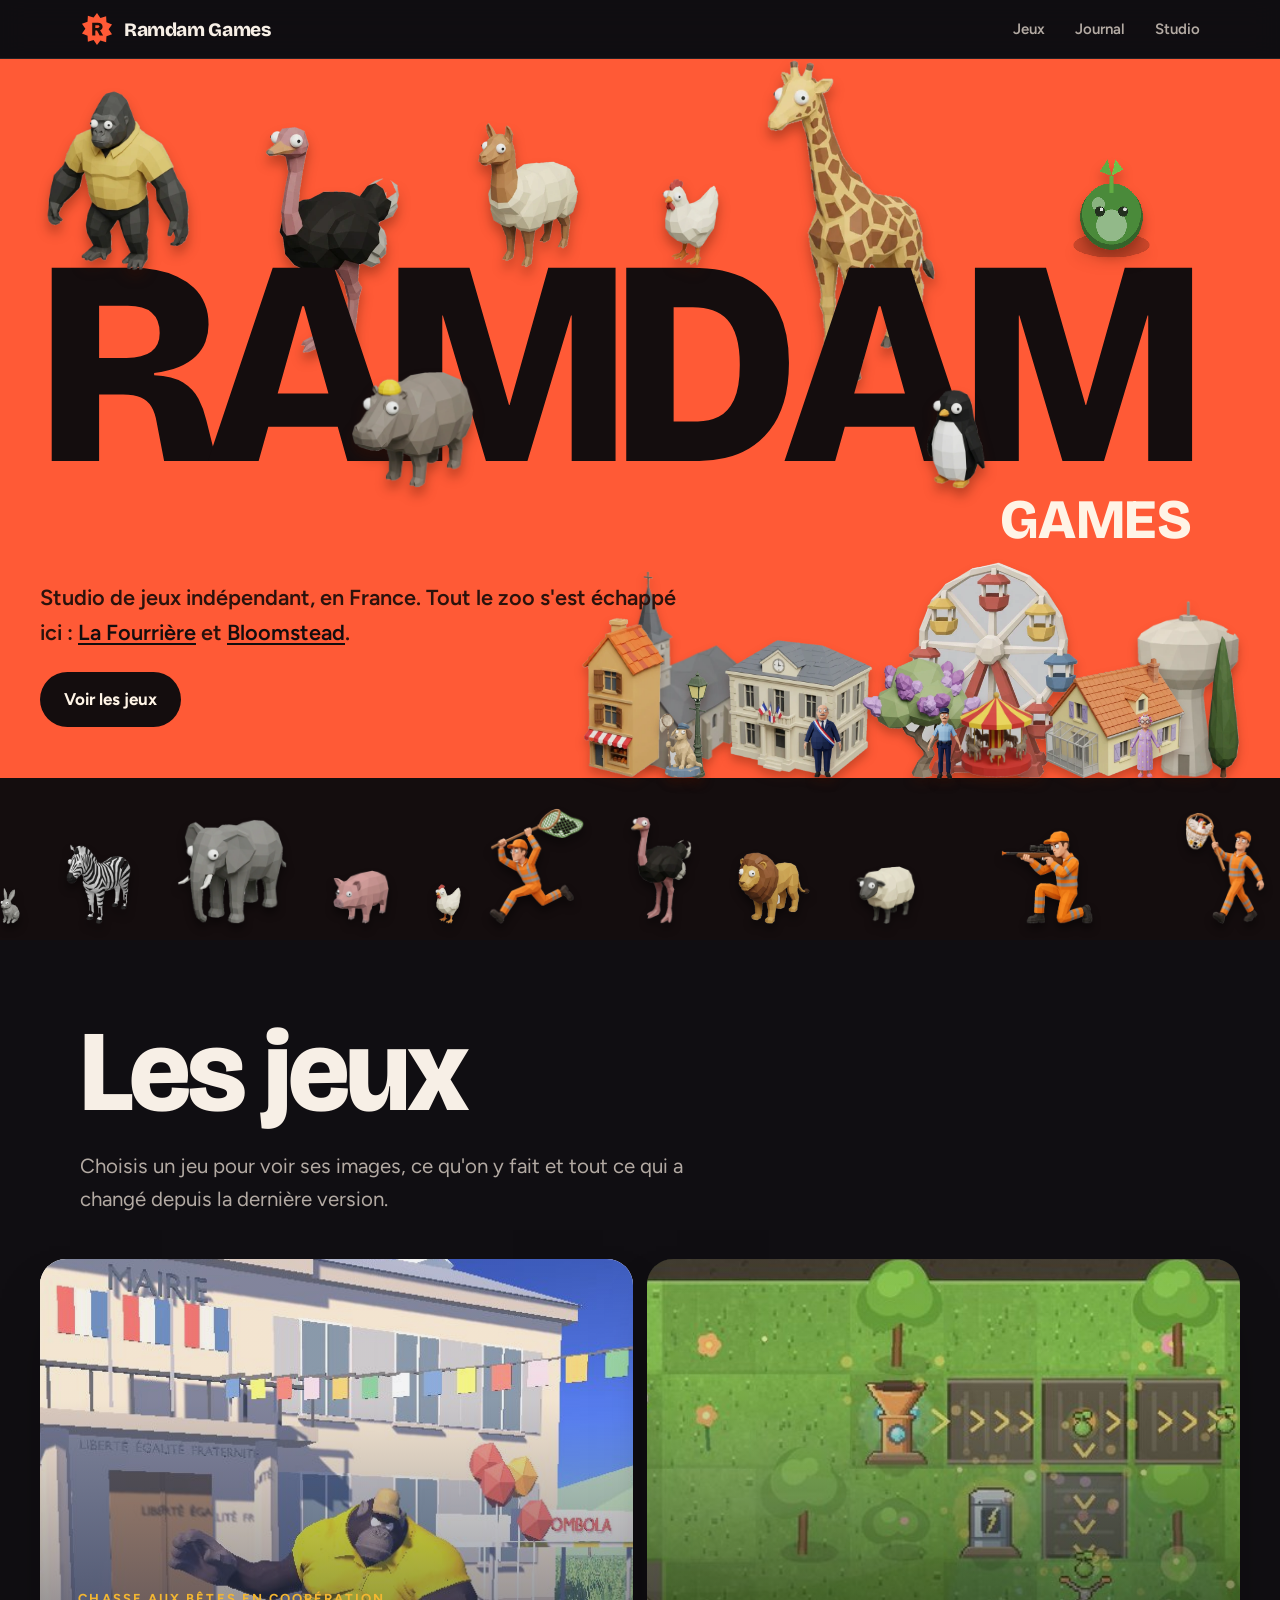
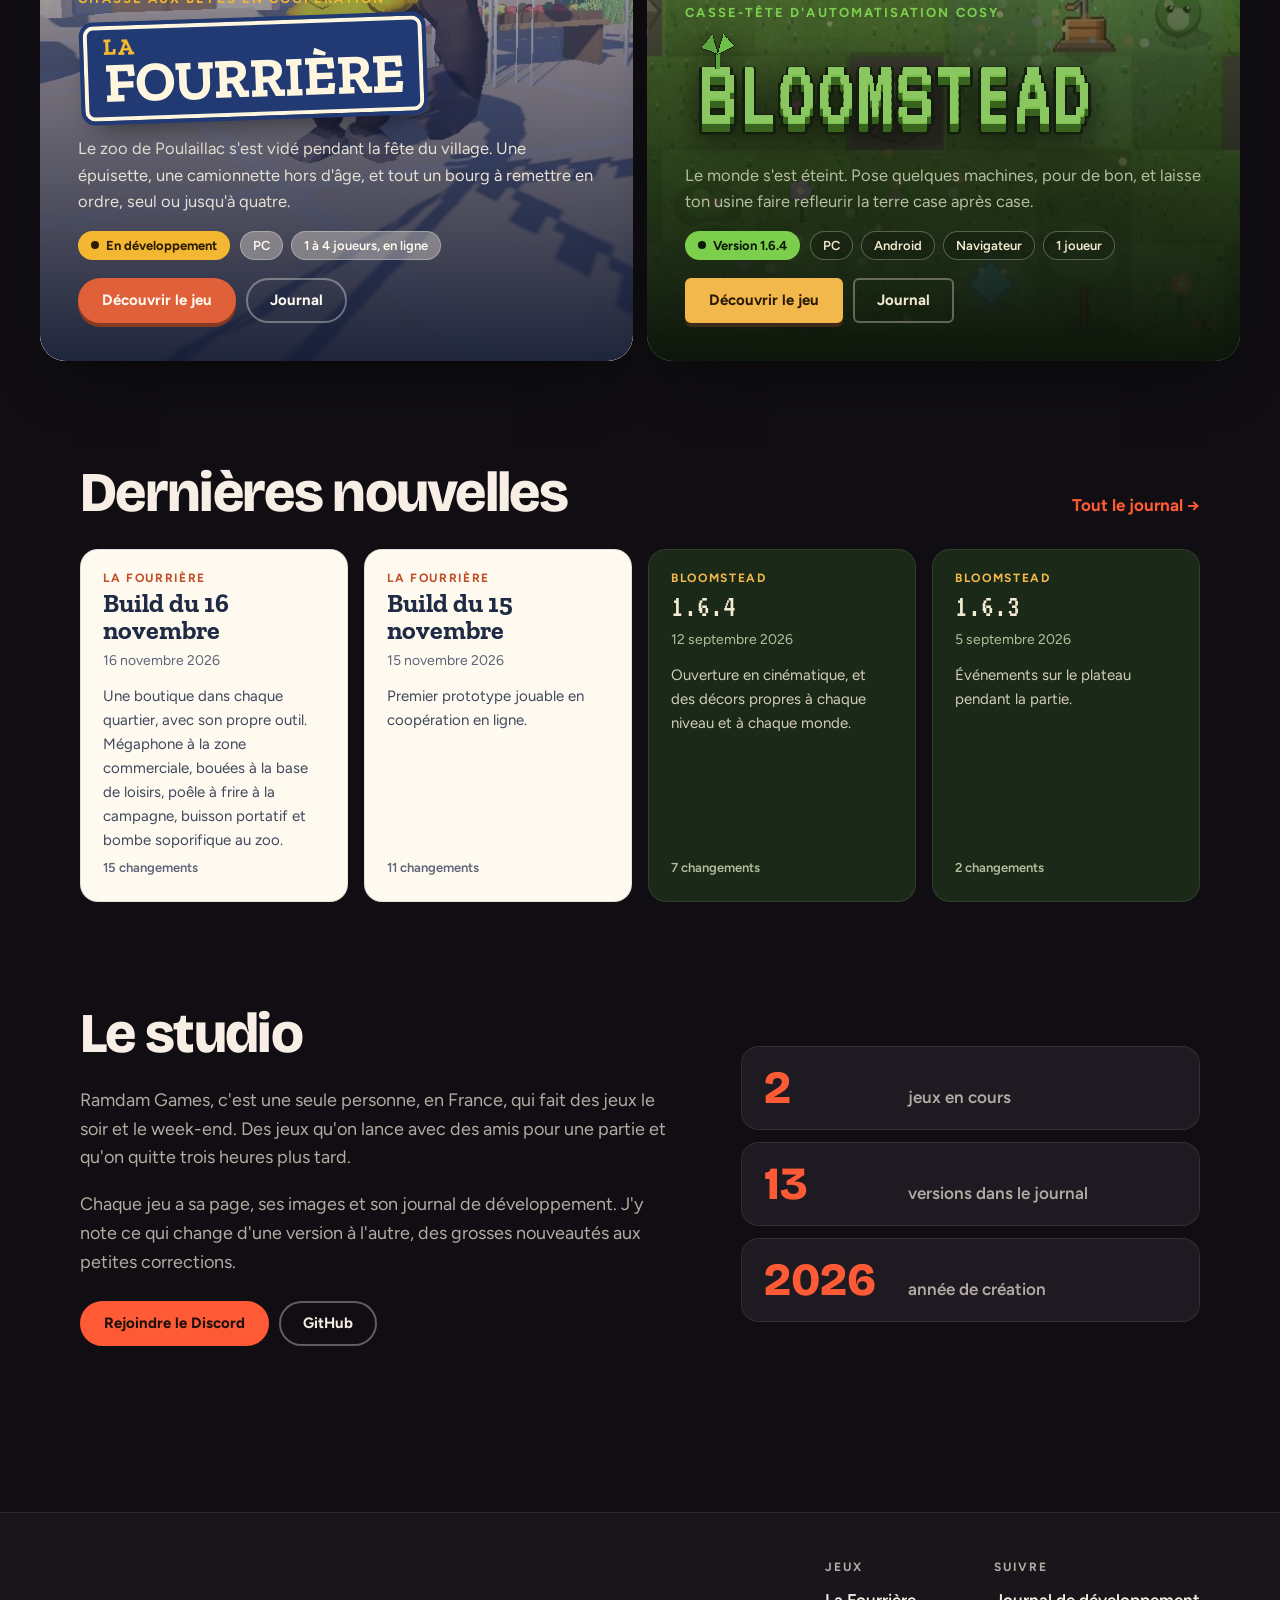
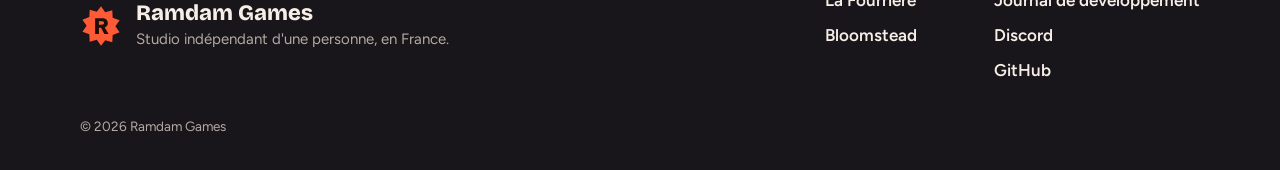
==== docs/index.html @ bc553ea1 "Link previews: full description, 1200x630 cards from the real openings, theme colour" ====
<!doctype html>
<html lang="fr">
<head>
<meta charset="utf-8">
<meta name="viewport" content="width=device-width, initial-scale=1">
<title>Ramdam Games</title>
<meta name="description" content="Studio de jeux indépendant d&#x27;une personne, en France. Dans La Fourrière, tout le zoo de Poulaillac s&#x27;est échappé pendant la fête du village et il faut le rattraper, seul ou jusqu&#x27;à quatre. Dans Bloomstead, de petites machines font refleurir un monde éteint, case après case.">
<meta property="og:title" content="Ramdam Games">
<meta property="og:description" content="Studio de jeux indépendant d&#x27;une personne, en France. Dans La Fourrière, tout le zoo de Poulaillac s&#x27;est échappé pendant la fête du village et il faut le rattraper, seul ou jusqu&#x27;à quatre. Dans Bloomstead, de petites machines font refleurir un monde éteint, case après case.">
<meta property="og:type" content="website">
<meta property="og:site_name" content="Ramdam Games">
<meta property="og:locale" content="fr_FR">
<meta name="theme-color" content="#ff5a36">
<meta property="og:url" content="https://ramdam-games.github.io/">
<meta property="og:image" content="https://ramdam-games.github.io/assets/og/home.jpg?v=609e38f0">
<meta property="og:image:width" content="1200">
<meta property="og:image:height" content="630">
<meta property="og:image:alt" content="Ramdam Games">
<meta name="twitter:image" content="https://ramdam-games.github.io/assets/og/home.jpg?v=609e38f0">
<meta name="twitter:card" content="summary_large_image">
<link rel="icon" href="assets/favicon.svg" type="image/svg+xml">
<link rel="preconnect" href="https://fonts.googleapis.com">
<link rel="preconnect" href="https://fonts.gstatic.com" crossorigin>
<link rel="stylesheet" href="https://fonts.googleapis.com/css2?family=Bricolage+Grotesque:opsz,wght@12..96,500;12..96,700;12..96,800&family=Figtree:wght@400;500;600;700&family=Zilla+Slab:wght@500;700&family=VT323&display=swap">
<link rel="stylesheet" href="assets/site.css?v=8bd6343c">
</head>
<body class="t-studio home">
<header class="nav">
  <div class="nav-in">
    <a class="brand" href="index.html"><svg class="mark" width="34" height="34" viewBox="0 0 64 64" aria-hidden="true"><path d="M32 2l6.4 9.2 10.8-3.1.6 11.2 10.5 4-6.4 9.2 6.4 9.2-10.5 4-.6 11.2-10.8-3.1L32 62l-6.4-9.2-10.8 3.1-.6-11.2-10.5-4 6.4-9.2-6.4-9.2 10.5-4 .6-11.2 10.8 3.1z" fill="var(--brand)"/><path d="M23 44V20h10.5c5.6 0 9 3 9 7.6 0 3.3-1.8 5.6-4.8 6.6L43.5 44h-6.4l-5.1-9.2h-3.2V44zm5.8-14h4.2c2.4 0 3.7-1 3.7-2.6 0-1.7-1.3-2.6-3.7-2.6h-4.2z" fill="var(--brand-ink)"/></svg><span>Ramdam Games</span></a>
    <nav aria-label="Navigation principale">
      <a href="index.html#jeux">Jeux</a>
      <a href="journal.html">Journal</a>
      <a href="index.html#studio">Studio</a>
    </nav>
  </div>
</header>
<main>
<section class="ramdam" aria-label="Ramdam Games">
  <div class="ramdam-in">
    <h1 class="wordmark" aria-label="Ramdam Games">
      <span class="word" aria-hidden="true"><span>R</span><span>a</span><span>m</span><span>d</span><span>a</span><span>m</span></span>
      <img class="perch p-girafe back" src="assets/img/fourriere/cast/girafe.webp" alt="" style="--d:.55"><img class="perch p-autruche back" src="assets/img/fourriere/cast/autruche.webp" alt="" style="--d:.45"><img class="perch p-bernard" src="assets/img/fourriere/cast/bernard.webp" alt="" style="--d:1"><img class="perch p-lama" src="assets/img/fourriere/cast/lama.webp" alt="" style="--d:.8"><img class="perch p-sprout" src="assets/img/bloomstead/mascot.png" alt="" style="--d:.7"><img class="perch p-poule" src="assets/img/fourriere/cast/poule.webp" alt="" style="--d:.9"><img class="perch p-monique" src="assets/img/fourriere/cast/monique.webp" alt="" style="--d:1.25"><img class="perch p-manchot" src="assets/img/fourriere/cast/manchot.webp" alt="" style="--d:1.1">
      <span class="games" aria-hidden="true">games</span>
    </h1>
    <p class="ramdam-sub">Studio de jeux indépendant, en France. Tout le zoo s'est échappé ici : <a href="jeux/la-fourriere/index.html">La Fourrière</a> et <a href="jeux/bloomstead/index.html">Bloomstead</a>.</p>
    <a class="ramdam-down" href="#jeux">Voir les jeux</a>
    <div class="village" aria-hidden="true"><img src="assets/img/fourriere/village/eglise.webp" alt="" style="left:3%;height:96%;z-index:1;--d:.25;--i:0"><img src="assets/img/fourriere/village/granderoue.webp" alt="" style="left:49%;height:100%;z-index:1;--d:.25;--i:1"><img src="assets/img/fourriere/village/chateaueau.webp" alt="" style="left:84%;height:82%;z-index:1;--d:.25;--i:2"><img src="assets/img/fourriere/village/commerce1.webp" alt="" style="left:-1%;height:74%;z-index:2;--d:.4;--i:3"><img src="assets/img/fourriere/village/lampadaire.webp" alt="" style="left:15%;height:50%;z-index:3;--d:.5;--i:4"><img src="assets/img/fourriere/village/mairie.webp" alt="" style="left:21%;height:64%;z-index:2;--d:.4;--i:5"><img src="assets/img/fourriere/village/lilas.webp" alt="" style="left:42%;height:56%;z-index:2;--d:.45;--i:6"><img src="assets/img/fourriere/village/manege.webp" alt="" style="left:57%;height:40%;z-index:3;--d:.55;--i:7"><img src="assets/img/fourriere/village/pavillon3.webp" alt="" style="left:70%;height:56%;z-index:2;--d:.4;--i:8"><img src="assets/img/fourriere/village/cypres.webp" alt="" style="left:95%;height:66%;z-index:2;--d:.45;--i:9"><img src="assets/img/fourriere/cast/maire.webp" alt="" style="left:33%;height:34%;z-index:4;--d:.7;--i:10"><img src="assets/img/fourriere/village/mascotte.webp" alt="" style="left:11%;height:30%;z-index:4;--d:.7;--i:11"><img src="assets/img/fourriere/cast/garde.webp" alt="" style="left:52%;height:33%;z-index:4;--d:.7;--i:12"><img src="assets/img/fourriere/cast/mmepichon.webp" alt="" style="left:83%;height:30%;z-index:4;--d:.7;--i:13"></div>
  </div>
  <div class="parade" aria-hidden="true"><div class="parade-track"><img class="runner" src="assets/img/fourriere/cast/lapin.webp" alt="" style="--h:0.5"><img class="runner" src="assets/img/fourriere/cast/zebre.webp" alt="" style="--h:1.1"><img class="runner" src="assets/img/fourriere/cast/elephant.webp" alt="" style="--h:1.45"><img class="runner" src="assets/img/fourriere/cast/cochon.webp" alt="" style="--h:0.75"><img class="runner" src="assets/img/fourriere/cast/poule.webp" alt="" style="--h:0.55"><img class="chaser" src="assets/img/fourriere/cast/chasseur-filet.webp" alt="" style="--h:1.6"><img class="runner" src="assets/img/fourriere/cast/autruche.webp" alt="" style="--h:1.5"><img class="runner" src="assets/img/fourriere/cast/lion.webp" alt="" style="--h:1"><img class="runner" src="assets/img/fourriere/cast/mouton.webp" alt="" style="--h:0.8"><img class="hunter" src="assets/img/fourriere/cast/chasseur-fusil.webp" alt="" style="--h:1.3"><img class="chaser" src="assets/img/fourriere/cast/chasseur-prise.webp" alt="" style="--h:1.55"><img class="van" src="assets/img/fourriere/cast/camionnette.webp" alt="" style="--h:1.1"><img class="runner" src="assets/img/fourriere/cast/lapin.webp" alt="" style="--h:0.5"><img class="runner" src="assets/img/fourriere/cast/zebre.webp" alt="" style="--h:1.1"><img class="runner" src="assets/img/fourriere/cast/elephant.webp" alt="" style="--h:1.45"><img class="runner" src="assets/img/fourriere/cast/cochon.webp" alt="" style="--h:0.75"><img class="runner" src="assets/img/fourriere/cast/poule.webp" alt="" style="--h:0.55"><img class="chaser" src="assets/img/fourriere/cast/chasseur-filet.webp" alt="" style="--h:1.6"><img class="runner" src="assets/img/fourriere/cast/autruche.webp" alt="" style="--h:1.5"><img class="runner" src="assets/img/fourriere/cast/lion.webp" alt="" style="--h:1"><img class="runner" src="assets/img/fourriere/cast/mouton.webp" alt="" style="--h:0.8"><img class="hunter" src="assets/img/fourriere/cast/chasseur-fusil.webp" alt="" style="--h:1.3"><img class="chaser" src="assets/img/fourriere/cast/chasseur-prise.webp" alt="" style="--h:1.55"><img class="van" src="assets/img/fourriere/cast/camionnette.webp" alt="" style="--h:1.1"></div></div>
</section>

<section class="home-hero" id="jeux">
  <div class="home-head wrap">
    <h2>Les jeux</h2>
    <p class="lead">Choisis un jeu pour voir ses images, ce qu'on y fait et tout ce qui a changé depuis la dernière version.</p>
  </div>
  <div class="picker">
    <article class="pane t-fourriere" style="background-image:url('assets/img/fourriere/bernard-mairie.jpg')">
      <a class="pane-link" href="jeux/la-fourriere/index.html" aria-label="La Fourrière"></a>
      <div class="pane-shade"></div>
      <div class="pane-body">
        <p class="pane-genre">Chasse aux bêtes en coopération</p>
        <h2 class="pane-title title-sign"><span>La</span> Fourrière</h2>
        <p class="pane-short">Le zoo de Poulaillac s&#x27;est vidé pendant la fête du village. Une épuisette, une camionnette hors d&#x27;âge, et tout un bourg à remettre en ordre, seul ou jusqu&#x27;à quatre.</p>
        <div class="pane-meta"><span class="status status-dev">En développement</span><ul class="pills"><li>PC</li><li>1 à 4 joueurs, en ligne</li></ul></div>
        <div class="pane-actions"><a class="btn" href="jeux/la-fourriere/index.html">Découvrir le jeu</a><a class="btn ghost" href="jeux/la-fourriere/journal.html">Journal</a></div>
      </div>
    </article><article class="pane t-bloomstead" style="background-image:url('assets/img/bloomstead/hero.jpg')">
      <a class="pane-link" href="jeux/bloomstead/index.html" aria-label="Bloomstead"></a>
      <div class="pane-shade"></div>
      <div class="pane-body">
        <p class="pane-genre">Casse-tête d&#x27;automatisation cosy</p>
        <h2 class="pane-title title-img"><img src="assets/img/bloomstead/logo.png" alt="Bloomstead" width="1600" height="480"></h2>
        <p class="pane-short">Le monde s&#x27;est éteint. Pose quelques machines, pour de bon, et laisse ton usine faire refleurir la terre case après case.</p>
        <div class="pane-meta"><span class="status status-live">Version 1.6.4</span><ul class="pills"><li>PC</li><li>Android</li><li>Navigateur</li><li>1 joueur</li></ul></div>
        <div class="pane-actions"><a class="btn" href="jeux/bloomstead/index.html">Découvrir le jeu</a><a class="btn ghost" href="jeux/bloomstead/journal.html">Journal</a></div>
      </div>
    </article>
  </div>
</section>

<section class="wrap block">
  <div class="block-head"><h2>Dernières nouvelles</h2><a class="more" href="journal.html">Tout le journal</a></div>
  <div class="news"><a class="news-card t-fourriere" href="jeux/la-fourriere/journal.html#la-fourriere-build-du-16-novembre">
      <span class="news-game">La Fourrière</span>
      <strong>Build du 16 novembre</strong>
      <time datetime="2026-11-16">16 novembre 2026</time>
      <p>Une boutique dans chaque quartier, avec son propre outil. Mégaphone à la zone commerciale, bouées à la base de loisirs, poêle à frire à la campagne, buisson portatif et bombe soporifique au zoo.</p>
      <span class="news-count">15 changements</span>
    </a><a class="news-card t-fourriere" href="jeux/la-fourriere/journal.html#la-fourriere-build-du-15-novembre">
      <span class="news-game">La Fourrière</span>
      <strong>Build du 15 novembre</strong>
      <time datetime="2026-11-15">15 novembre 2026</time>
      <p>Premier prototype jouable en coopération en ligne.</p>
      <span class="news-count">11 changements</span>
    </a><a class="news-card t-bloomstead" href="jeux/bloomstead/journal.html#bloomstead-1.6.4">
      <span class="news-game">Bloomstead</span>
      <strong>1.6.4</strong>
      <time datetime="2026-09-12">12 septembre 2026</time>
      <p>Ouverture en cinématique, et des décors propres à chaque niveau et à chaque monde.</p>
      <span class="news-count">7 changements</span>
    </a><a class="news-card t-bloomstead" href="jeux/bloomstead/journal.html#bloomstead-1.6.3">
      <span class="news-game">Bloomstead</span>
      <strong>1.6.3</strong>
      <time datetime="2026-09-05">5 septembre 2026</time>
      <p>Événements sur le plateau pendant la partie.</p>
      <span class="news-count">2 changements</span>
    </a></div>
</section>

<section class="wrap block studio" id="studio">
  <div class="studio-text">
    <h2>Le studio</h2>
    <p>Ramdam Games, c&#x27;est une seule personne, en France, qui fait des jeux le soir et le week-end. Des jeux qu&#x27;on lance avec des amis pour une partie et qu&#x27;on quitte trois heures plus tard.</p><p>Chaque jeu a sa page, ses images et son journal de développement. J&#x27;y note ce qui change d&#x27;une version à l&#x27;autre, des grosses nouveautés aux petites corrections.</p>
    <p class="studio-links"><a class="btn" href="https://discord.gg/k4crjTtuuf">Rejoindre le Discord</a><a class="btn ghost" href="https://github.com/ramdam-games">GitHub</a></p>
  </div>
  <dl class="studio-facts">
    <div><dt>2</dt><dd>jeux en cours</dd></div>
    <div><dt>13</dt><dd>versions dans le journal</dd></div>
    <div><dt>2026</dt><dd>année de création</dd></div>
  </dl>
</section>
</main>
<footer class="foot">
  <div class="foot-in">
    <div class="foot-brand"><svg class="mark" width="42" height="42" viewBox="0 0 64 64" aria-hidden="true"><path d="M32 2l6.4 9.2 10.8-3.1.6 11.2 10.5 4-6.4 9.2 6.4 9.2-10.5 4-.6 11.2-10.8-3.1L32 62l-6.4-9.2-10.8 3.1-.6-11.2-10.5-4 6.4-9.2-6.4-9.2 10.5-4 .6-11.2 10.8 3.1z" fill="var(--brand)"/><path d="M23 44V20h10.5c5.6 0 9 3 9 7.6 0 3.3-1.8 5.6-4.8 6.6L43.5 44h-6.4l-5.1-9.2h-3.2V44zm5.8-14h4.2c2.4 0 3.7-1 3.7-2.6 0-1.7-1.3-2.6-3.7-2.6h-4.2z" fill="var(--brand-ink)"/></svg><div><strong>Ramdam Games</strong><span>Studio indépendant d&#x27;une personne, en France.</span></div></div>
    <div class="foot-cols">
      <div><h4>Jeux</h4><a href="jeux/la-fourriere/index.html">La Fourrière</a><a href="jeux/bloomstead/index.html">Bloomstead</a></div>
      <div><h4>Suivre</h4><a href="journal.html">Journal de développement</a><a href="https://discord.gg/k4crjTtuuf">Discord</a><a href="https://github.com/ramdam-games">GitHub</a></div>
    </div>
  </div>
  <p class="foot-note">© 2026 Ramdam Games</p>
</footer>
<script src="assets/site.js?v=fd4f5c33" defer></script>
</body>
</html>
---- docs/assets/site.css ----
/* Ramdam Games: one stylesheet, one theme class per game (t-studio, t-fourriere, t-bloomstead). */

:root {
  --brand: #ff5a36;
  --brand-ink: #1b0f0b;
  --radius: 18px;
  --wrap: 1200px;
  --gutter: clamp(16px, 4vw, 40px);
  --body-font: "Figtree", system-ui, sans-serif;
}

/* ---------- themes ---------- */
.t-studio {
  --bg: #100e12;
  --bg-2: #18151b;
  --surface: #1e1a21;
  --line: rgba(255, 245, 235, .09);
  --ink: #f7efe6;
  --muted: #b3aaa3;
  --accent: #ff5a36;
  --accent-ink: #1b0f0b;
  --accent-2: #ffc247;
  --display: "Bricolage Grotesque", "Figtree", sans-serif;
  --display-weight: 800;
  --display-track: -.03em;
  --display-case: none;
}
.t-fourriere {
  --bg: #fbf4e6;
  --bg-2: #f3e7cf;
  --surface: #fffaf0;
  --line: rgba(31, 42, 68, .12);
  --ink: #1f2a44;
  --muted: #5d6579;
  --accent: #e0603a;
  --accent-ink: #fffaf0;
  --accent-2: #f4b731;
  --sky: #3d7be0;
  --navy: #213a73;
  --display: "Zilla Slab", Georgia, serif;
  --display-weight: 700;
  --display-track: -.01em;
  --display-case: none;
}
.t-bloomstead {
  --bg: #0f180e;
  --bg-2: #162214;
  --surface: #1b2918;
  --line: rgba(243, 234, 210, .1);
  --ink: #f3ead2;
  --muted: #b5bf9f;
  --accent: #f2b84b;
  --accent-ink: #2a1b08;
  --accent-2: #7ccf4d;
  --wood: #6b4a2b;
  --wood-dk: #3e2a18;
  --display: "VT323", monospace;
  --display-weight: 400;
  --display-track: .01em;
  --display-case: none;
}

/* ---------- base ---------- */
*, *::before, *::after { box-sizing: border-box; }
html { scroll-behavior: smooth; -webkit-text-size-adjust: 100%; }
body {
  margin: 0;
  background: var(--bg);
  color: var(--ink);
  font: 400 17px/1.6 var(--body-font);
  overflow-x: hidden;
}
img { max-width: 100%; display: block; }
a { color: inherit; }
h1, h2, h3 {
  font-family: var(--display);
  font-weight: var(--display-weight);
  letter-spacing: var(--display-track);
  line-height: 1.05;
  margin: 0 0 .4em;
  text-wrap: balance;
}
.t-bloomstead h1, .t-bloomstead h2, .t-bloomstead h3 { line-height: .95; }
p { margin: 0 0 1em; text-wrap: pretty; }
.wrap { max-width: var(--wrap); margin: 0 auto; padding: 0 var(--gutter); }
.block { padding-top: clamp(56px, 8vw, 104px); }
.kicker {
  font: 700 13px/1 var(--body-font);
  letter-spacing: .18em;
  text-transform: uppercase;
  color: var(--accent);
  margin-bottom: 14px;
}
.lead { font-size: clamp(18px, 1.6vw, 21px); color: var(--muted); max-width: 640px; }
:focus-visible { outline: 3px solid var(--accent-2); outline-offset: 3px; border-radius: 6px; }

.btn {
  display: inline-flex; align-items: center; gap: 8px;
  padding: 13px 22px;
  border-radius: 999px;
  background: var(--accent);
  color: var(--accent-ink);
  font: 700 15px/1 var(--body-font);
  text-decoration: none;
  border: 2px solid var(--accent);
  transition: transform .2s ease, background .2s ease, color .2s ease;
}
.btn:hover { transform: translateY(-2px); }
.btn.ghost { background: transparent; color: var(--ink); border-color: color-mix(in srgb, var(--ink) 35%, transparent); }
.btn.ghost:hover { border-color: var(--ink); }
.t-bloomstead .btn { border-radius: 6px; box-shadow: 0 4px 0 var(--wood-dk); }
.t-fourriere .btn { box-shadow: 0 4px 0 color-mix(in srgb, var(--accent) 60%, #000); }
.t-fourriere .btn.ghost, .t-bloomstead .btn.ghost { box-shadow: none; }

/* ---------- nav ---------- */
.nav {
  position: sticky; top: 0; z-index: 30;
  background: color-mix(in srgb, var(--bg) 82%, transparent);
  backdrop-filter: blur(14px) saturate(1.4);
  -webkit-backdrop-filter: blur(14px) saturate(1.4);
  border-bottom: 1px solid var(--line);
}
.nav-in { max-width: var(--wrap); margin: 0 auto; padding: 12px var(--gutter); display: flex; align-items: center; justify-content: space-between; gap: 16px; }
.brand { display: flex; align-items: center; gap: 10px; text-decoration: none; font: 800 19px/1 "Bricolage Grotesque", sans-serif; letter-spacing: -.02em; white-space: nowrap; }
.brand .mark { transition: transform .5s cubic-bezier(.2, .9, .3, 1.4); flex: none; }
.brand:hover .mark { transform: rotate(30deg) scale(1.08); }
.nav nav { display: flex; gap: clamp(14px, 2.5vw, 30px); }
.nav nav a { text-decoration: none; font-weight: 600; font-size: 15px; color: var(--muted); }
.nav nav a:hover { color: var(--ink); }

/* ---------- home: game picker ---------- */
.home-hero { padding-top: clamp(40px, 6vw, 72px); }
.home-head h1, .home-head h2 { font-size: clamp(52px, 9vw, 120px); margin-bottom: .15em; }
.home-head .lead { margin-bottom: 0; }
.picker {
  display: flex; gap: 14px;
  height: min(78vh, 760px); min-height: 520px;
  margin: clamp(28px, 4vw, 44px) auto 0;
  max-width: 1480px;
  padding: 0 var(--gutter);
}
.pane {
  position: relative; flex: 1 1 0; min-width: 0;
  border-radius: 26px; overflow: hidden;
  background-color: var(--bg); background-position: center; background-size: cover; background-repeat: no-repeat;
  color: var(--ink);
  transition: flex-grow .7s cubic-bezier(.2, .8, .2, 1), box-shadow .4s ease;
  box-shadow: 0 30px 60px -30px rgba(0, 0, 0, .7);
  isolation: isolate;
}
.pane::before {
  content: ""; position: absolute; inset: 0; z-index: -1;
  background: inherit; transform: scale(1.04);
  transition: transform 1.2s cubic-bezier(.2, .8, .2, 1);
}
.picker:hover .pane:hover, .picker .pane:focus-within { flex-grow: 1.9; }
.pane:hover::before { transform: scale(1.1); }
.pane-shade { position: absolute; inset: 0; z-index: 0; }
.pane.t-fourriere .pane-shade { background: linear-gradient(180deg, rgba(20, 30, 60, .05) 20%, rgba(20, 30, 60, .55) 58%, rgba(18, 26, 50, .94) 100%); }
.pane.t-bloomstead .pane-shade { background: linear-gradient(180deg, rgba(8, 14, 8, .1) 15%, rgba(8, 14, 8, .6) 58%, rgba(10, 18, 9, .97) 100%); }
.pane-link { position: absolute; inset: 0; z-index: 1; }
.pane-body {
  position: absolute; left: 0; right: 0; bottom: 0; z-index: 2;
  padding: clamp(22px, 3vw, 40px);
  pointer-events: none;
}
.pane-body a, .pane-body .btn { pointer-events: auto; }
.pane.t-fourriere { --ink: #fffaf0; --muted: #e6e0d4; }
.pane-short { color: var(--muted); max-width: 520px; font-size: 16.5px; }
.pane-actions { display: flex; flex-wrap: wrap; gap: 10px; }
.pane .pane-short, .pane .pane-actions { max-height: 400px; transition: opacity .5s ease; }

/* game titles */
.title-sign {
  display: inline-flex; flex-direction: column; align-items: flex-start;
  font-family: "Zilla Slab", serif; font-weight: 700;
  font-size: clamp(46px, 6.4vw, 92px); line-height: .9; text-transform: uppercase;
  color: #fff6df;
  background: #213a73;
  border: 4px solid #fff6df;
  outline: 4px solid #213a73;
  border-radius: 10px;
  padding: .12em .28em .14em;
  box-shadow: 0 18px 30px -12px rgba(0, 0, 0, .55);
  transform: rotate(-2deg);
  margin: 4px 0 .35em 6px;
}
.title-sign span { font-size: .42em; color: #f4b731; letter-spacing: .08em; }
.pane .title-sign { font-size: clamp(36px, 4.4vw, 64px); }
.title-img { margin: 0 0 .2em; }
.title-img img { width: min(560px, 100%); height: auto; image-rendering: pixelated; filter: drop-shadow(0 8px 16px rgba(0, 0, 0, .6)); }
.pane .title-img img { width: min(420px, 100%); }


/* ---------- home: news + studio ---------- */
.block-head { display: flex; flex-wrap: wrap; align-items: baseline; justify-content: space-between; gap: 6px 24px; margin-bottom: 26px; }
.block-head h2 { font-size: clamp(34px, 4.6vw, 56px); margin: 0; }
.t-bloomstead .block-head h2 { font-size: clamp(44px, 5.6vw, 72px); }
.block-head p { color: var(--muted); margin: 0; max-width: 560px; flex-basis: 100%; }
.more { font-weight: 700; text-decoration: none; color: var(--accent); white-space: nowrap; }
.more::after { content: " \2192"; }



/* ---------- game page ---------- */
.game-hero {
  position: relative; isolation: isolate;
  min-height: min(88vh, 860px);
  display: flex; align-items: flex-end;
  background-color: var(--bg); background-position: center 40%; background-size: cover; background-repeat: no-repeat;
  padding: 120px 0 clamp(36px, 5vw, 64px);
  overflow: hidden;
}
.game-hero::before { content: ""; position: absolute; inset: 0; z-index: -1; }
.t-fourriere .game-hero::before { background: linear-gradient(180deg, rgba(251, 244, 230, 0) 25%, rgba(251, 244, 230, .55) 62%, var(--bg) 97%), linear-gradient(90deg, rgba(251, 244, 230, .7), rgba(251, 244, 230, 0) 60%); }
.t-bloomstead .game-hero::before { background: linear-gradient(180deg, rgba(15, 24, 14, .15) 10%, rgba(15, 24, 14, .6) 55%, var(--bg) 97%); }
.game-hero-in { width: 100%; }
.hero-card { background: linear-gradient(180deg, #bcd6ff 0%, #e4eeff 30%, var(--bg) 78%); min-height: 0; padding-top: clamp(48px, 7vw, 96px); }
.hero-card::before { display: none; }
.game-hero.hero-card .title-sign { font-size: clamp(44px, 5vw, 80px); }
.hero-card .game-hero-in { display: grid; grid-template-columns: minmax(0, .95fr) minmax(0, 1.15fr); column-gap: clamp(28px, 4vw, 64px); align-items: center; }
.hero-card .game-hero-in > * { grid-column: 1; }
.hero-card .game-hero-in > .hero-photo { grid-column: 2; grid-row: 1 / span 7; }
.hero-photo { margin: 0; position: relative; transform: rotate(2deg); }
.hero-photo .photo { width: 100%; height: auto; border: 10px solid #fff; border-radius: 14px; box-shadow: 0 40px 70px -30px rgba(20, 30, 60, .55); }
.hero-photo .pop { position: absolute; height: auto; filter: drop-shadow(0 14px 12px rgba(20, 30, 60, .35)); transform-origin: bottom center; animation: hop 3.2s ease-in-out infinite; }
.pop-0 { width: 24%; left: -9%; bottom: -12%; }
.pop-1 { width: 15%; right: 6%; bottom: -10%; animation-delay: -1.1s; }
.pop-2 { width: 15%; right: -6%; top: -16%; animation-delay: -2.2s; }
@keyframes hop { 0%, 100% { transform: translateY(0) rotate(-2deg); } 50% { transform: translateY(-8px) rotate(2deg); } }
.game-hero .title-sign { font-size: clamp(54px, 9vw, 128px); }
.crumbs { font-size: 14px; font-weight: 600; color: var(--muted); margin-bottom: 18px; }
.crumbs a { text-decoration: none; }
.crumbs a:hover { text-decoration: underline; }
.game-hero .lead { color: var(--ink); font-size: clamp(18px, 1.8vw, 22px); font-weight: 500; }
.t-bloomstead .game-hero .lead { text-shadow: 0 2px 8px rgba(0, 0, 0, .7); }
.hero-actions { display: flex; flex-wrap: wrap; gap: 10px; margin: 24px 0 18px; }

.intro { display: grid; grid-template-columns: 1.4fr 1fr; gap: clamp(28px, 5vw, 72px); align-items: start; }
.intro-text p { font-size: clamp(19px, 1.7vw, 22px); line-height: 1.55; }
.intro-text p:first-child::first-letter { font-family: var(--display); font-weight: var(--display-weight); float: left; font-size: 3.4em; line-height: .82; margin: .06em .1em 0 0; color: var(--accent); }
.t-bloomstead .intro-text p:first-child::first-letter { font-size: 4.2em; line-height: .7; }

.features { display: grid; gap: clamp(40px, 6vw, 80px); }
.feature { display: grid; grid-template-columns: 1.25fr 1fr; gap: clamp(24px, 4.5vw, 64px); align-items: center; }
.feature:nth-child(even) figure { order: 2; }
.feature figure { margin: 0; border-radius: var(--radius); overflow: hidden; box-shadow: 0 30px 60px -32px rgba(0, 0, 0, .55); }
.feature img { width: 100%; height: auto; aspect-ratio: 16 / 9; object-fit: cover; transition: transform .8s cubic-bezier(.2, .8, .2, 1); }
.feature figure:hover img { transform: scale(1.04); }
.feature h3 { font-size: clamp(28px, 3.2vw, 42px); }
.t-bloomstead .feature h3 { font-size: clamp(36px, 4vw, 52px); }
.feature p { color: var(--muted); font-size: 18px; }
.t-fourriere .feature figure { border: 6px solid #fff; transform: rotate(-.8deg); }
.t-fourriere .feature:nth-child(even) figure { transform: rotate(.8deg); }
.t-bloomstead .feature figure { border: 8px solid var(--wood); border-radius: 6px; box-shadow: inset 0 0 0 2px var(--wood-dk), 0 24px 50px -24px #000; }

/* cast (Fourrière) */
.cast-band { margin-top: clamp(56px, 8vw, 104px); background: var(--navy); color: #fff6df; padding-bottom: clamp(56px, 8vw, 96px); --muted: #c9d3ee; --ink: #fff6df; }
.cast-band .block-head h2 { color: #fff6df; }


/* machines (Bloomstead) */
.machines { display: grid; grid-template-columns: repeat(9, 1fr); gap: 12px; }
.machine { margin: 0; text-align: center; }
.machine img { width: 100%; max-width: 112px; height: auto; margin: 0 auto; image-rendering: pixelated; border: 4px solid var(--wood); border-radius: 6px; box-shadow: inset 0 0 0 2px var(--wood-dk), 0 10px 18px -8px #000; transition: transform .25s ease; }
.machine:hover img { transform: translateY(-4px) rotate(-2deg); }
.machine strong { display: block; font: 400 26px/1 "VT323", monospace; margin-top: 10px; }
.machine span { display: block; color: var(--muted); font-size: 13.5px; line-height: 1.35; }

/* trailer */
.trailer video { width: 100%; height: auto; display: block; background: #000; border-radius: var(--radius); aspect-ratio: 16 / 9; }
.t-bloomstead .trailer video { border: 10px solid var(--wood); border-radius: 6px; box-shadow: inset 0 0 0 2px var(--wood-dk), 0 30px 60px -30px #000; }
.credit { font-size: 13.5px; color: var(--muted); margin-top: 10px; }

/* gallery + lightbox */
.gallery { display: grid; grid-template-columns: repeat(4, 1fr); grid-auto-flow: dense; gap: 12px; }
.shot { display: block; border-radius: 12px; overflow: hidden; position: relative; background: var(--bg-2); }
.shot.big { grid-column: span 2; grid-row: span 2; }
.shot img { width: 100%; height: 100%; object-fit: cover; aspect-ratio: 16 / 9; transition: transform .6s cubic-bezier(.2, .8, .2, 1), filter .3s ease; }
.shot:hover img { transform: scale(1.06); }
.t-bloomstead .shot { border: 4px solid var(--wood); border-radius: 6px; }

.lightbox { border: 0; padding: 0; background: transparent; max-width: 100vw; max-height: 100vh; width: 100vw; height: 100vh; margin: 0; }
.lightbox::backdrop { background: rgba(6, 6, 10, .92); }
.lightbox[open] { display: flex; align-items: center; justify-content: center; }
.lightbox figure { margin: 0; max-width: min(1500px, 92vw); text-align: center; }
.lightbox img { max-height: 82vh; width: auto; margin: 0 auto; border-radius: 10px; }
.lightbox figcaption { color: #eee; margin-top: 12px; font-size: 16px; }
.lightbox button { position: fixed; background: rgba(255, 255, 255, .1); color: #fff; border: 0; width: 52px; height: 52px; border-radius: 50%; font-size: 30px; line-height: 1; cursor: pointer; }
.lightbox button:hover { background: rgba(255, 255, 255, .22); }
.lb-close { top: 18px; right: 18px; }
.lb-prev { left: 18px; top: 50%; transform: translateY(-50%); }
.lb-next { right: 18px; top: 50%; transform: translateY(-50%); }

/* where to play */
.small-links { margin-top: 18px; font-size: 14px; }
.small-links a { color: var(--muted); }

/* ---------- journal ---------- */
.entries { display: grid; gap: 16px; }

.journal-page { padding-top: clamp(40px, 6vw, 72px); }
.journal-head { margin-bottom: 36px; }
.journal-head h1 { font-size: clamp(44px, 7vw, 92px); }
.t-bloomstead .journal-head h1 { font-size: clamp(56px, 8vw, 110px); }
.journal { display: grid; grid-template-columns: 220px 1fr; gap: 32px; align-items: start; }
.toc { position: sticky; top: 90px; display: grid; gap: 2px; max-height: calc(100vh - 110px); overflow: auto; }
.toc a { display: flex; flex-direction: column; text-decoration: none; padding: 9px 0; }
.toc a:hover strong { text-decoration: underline; text-decoration-thickness: 2px; text-underline-offset: 4px; }
.toc strong { font-family: var(--display); font-weight: var(--display-weight); font-size: 19px; line-height: 1.1; }
.t-bloomstead .toc strong { font-size: 24px; }
.toc span { font-size: 13px; color: var(--muted); }

/* ---------- footer ---------- */
.foot { margin-top: clamp(72px, 10vw, 130px); border-top: 1px solid var(--line); background: var(--bg-2); }
.foot-in { max-width: var(--wrap); margin: 0 auto; padding: 48px var(--gutter) 24px; display: flex; flex-wrap: wrap; justify-content: space-between; gap: 32px; }
.foot-brand { display: flex; gap: 14px; align-items: center; }
.foot-brand strong { display: block; font: 800 22px/1.1 "Bricolage Grotesque", sans-serif; }
.foot-brand span { color: var(--muted); font-size: 15px; }
.foot-cols { display: flex; gap: clamp(32px, 6vw, 80px); flex-wrap: wrap; }
.foot-cols h4 { font: 700 12px/1 var(--body-font); letter-spacing: .16em; text-transform: uppercase; color: var(--muted); margin: 0 0 14px; }
.foot-cols a { display: block; text-decoration: none; margin-bottom: 8px; font-weight: 600; }
.foot-cols a:hover { color: var(--accent); }
.foot-note { max-width: var(--wrap); margin: 0 auto; padding: 0 var(--gutter) 32px; color: var(--muted); font-size: 13.5px; }
.lost { text-align: center; min-height: 50vh; }
.lost h1 { font-size: clamp(44px, 7vw, 80px); }

/* ---------- responsive ---------- */
@media (max-width: 900px) {
  .picker { flex-direction: column; height: auto; min-height: 0; }
  .pane { min-height: 540px; flex: none; }
  .picker:hover .pane:hover { flex-grow: 0; }
  .feature { grid-template-columns: 1fr; }
  .feature:nth-child(even) figure { order: 0; }
  .gallery { grid-template-columns: repeat(2, 1fr); }
  .shot.big { grid-column: span 2; grid-row: auto; }
  .journal { grid-template-columns: 1fr; }
  .toc { position: static; display: flex; overflow-x: auto; max-height: none; padding-bottom: 6px; }
  .toc a { flex: none; }
  .machines { grid-template-columns: repeat(3, 1fr); }
  .hero-card .game-hero-in { grid-template-columns: 1fr; }
  .hero-card .game-hero-in > .hero-photo { grid-column: 1; grid-row: auto; margin: 0 8px 36px; }
  .hero-card { padding-top: 64px; }
}
@media (max-width: 560px) {
  body { font-size: 16px; }
  .nav nav { gap: 14px; }
  .brand span { display: none; }
  .pane { min-height: 560px; border-radius: 20px; }
  .machines { grid-template-columns: repeat(3, 1fr); }
  .gallery { gap: 8px; }
  .game-hero { min-height: 92vh; }
  .title-sign { outline-width: 3px; border-width: 3px; }
  .lb-prev, .lb-next { top: auto; bottom: 18px; transform: none; }
}
@media (prefers-reduced-motion: reduce) {
  *, *::before, *::after { transition: none !important; animation: none !important; }
  html { scroll-behavior: auto; }
}

/* ---------- labels, pills, status ---------- */
.pane-genre { font: 700 13px/1 var(--body-font); letter-spacing: .16em; text-transform: uppercase; color: var(--accent-2); margin-bottom: 12px; }
.pane-meta { display: flex; flex-wrap: wrap; align-items: center; gap: 10px; margin: 6px 0 18px; }
.pills { list-style: none; display: flex; flex-wrap: wrap; gap: 8px; padding: 0; margin: 0; }
.pills li {
  font: 600 13px/1 var(--body-font);
  padding: 7px 12px; border-radius: 999px;
  border: 1px solid color-mix(in srgb, var(--ink) 30%, transparent);
  color: var(--ink);
  background: color-mix(in srgb, var(--bg) 35%, transparent);
}
.status { font: 700 13px/1 var(--body-font); padding: 8px 13px; border-radius: 999px; display: inline-flex; align-items: center; gap: 7px; }
.status::before { content: ""; width: 8px; height: 8px; border-radius: 50%; background: currentColor; }
.status-dev { background: var(--accent-2); color: #2b1d02; }
.status-live { background: var(--accent-2); color: #0c1a07; }
.status-soon { background: color-mix(in srgb, var(--accent) 16%, transparent); color: var(--accent); }
.t-fourriere .status-soon { color: #b5431f; }
.genre { font: 700 14px/1 var(--body-font); letter-spacing: .16em; text-transform: uppercase; color: var(--accent); margin: 8px 0 14px; }
.t-fourriere .genre { color: #c24d26; }
.t-bloomstead .genre { color: var(--accent-2); }
.t-fourriere .game-hero .pills li { background: rgba(255, 250, 240, .7); }

/* ---------- home: news + studio ---------- */
.news { display: grid; grid-template-columns: repeat(auto-fill, minmax(250px, 1fr)); gap: 16px; }
.news-card {
  display: flex; flex-direction: column; gap: 6px;
  padding: 22px; border-radius: var(--radius);
  background: var(--surface); color: var(--ink);
  text-decoration: none; border: 1px solid var(--line);
  transition: transform .25s ease, box-shadow .25s ease;
}
.news-card:hover { transform: translateY(-4px); box-shadow: 0 22px 40px -24px rgba(0, 0, 0, .6); }
.news-game { font: 700 12px/1 var(--body-font); letter-spacing: .14em; text-transform: uppercase; color: var(--accent); }
.t-fourriere.news-card .news-game { color: #c24d26; }
.news-card strong { font-family: var(--display); font-weight: var(--display-weight); font-size: 26px; line-height: 1.05; }
.t-bloomstead.news-card strong { font-size: 32px; }
.news-card time { font-size: 14px; color: var(--muted); }
.news-card p { font-size: 15px; color: var(--ink); opacity: .86; margin: 6px 0 0; flex: 1; }
.news-count { font-size: 13px; font-weight: 600; color: var(--muted); }

.studio { display: grid; grid-template-columns: 1.3fr 1fr; gap: clamp(28px, 5vw, 80px); align-items: center; padding-bottom: 20px; }
.studio h2 { font-size: clamp(34px, 4.6vw, 56px); }
.studio-text p { color: var(--muted); font-size: 18px; max-width: 620px; }
.studio-links { display: flex; flex-wrap: wrap; gap: 10px; margin-top: 24px; }
.studio-facts { margin: 0; display: grid; gap: 12px; }
.studio-facts div { display: flex; align-items: baseline; gap: 16px; padding: 18px 22px; border-radius: var(--radius); background: var(--surface); border: 1px solid var(--line); }
.studio-facts dt { font: 800 46px/1 "Bricolage Grotesque", sans-serif; color: var(--accent); width: 128px; flex: none; }
.studio-facts dd { margin: 0; color: var(--muted); font-weight: 600; }

/* ---------- game page pieces ---------- */
.facts { margin: 0; border-radius: var(--radius); background: var(--surface); border: 1px solid var(--line); padding: 8px 22px; }
.facts div { display: flex; justify-content: space-between; gap: 18px; padding: 13px 0; border-bottom: 1px solid var(--line); }
.facts div:last-child { border-bottom: 0; }
.facts dt { color: var(--muted); font-weight: 600; }
.facts dd { margin: 0; font-weight: 700; text-align: right; }
.t-bloomstead .facts { border: 6px solid var(--wood); background: var(--bg-2); border-radius: 8px; box-shadow: inset 0 0 0 2px var(--wood-dk); }

.cast { display: grid; grid-template-columns: repeat(auto-fill, minmax(150px, 1fr)); gap: 14px; }
.tile {
  margin: 0; border-radius: 16px; padding: 14px 12px 12px; text-align: center;
  background: #2c4a8c;
  transition: transform .3s cubic-bezier(.2, .9, .3, 1.4), background .3s ease;
}
.tile:nth-child(3n+1) { background: #e0603a; }
.tile:nth-child(3n+2) { background: #f4b731; color: #2b1d02; }
.tile:nth-child(3n+3) { background: #3d7be0; }
.tile img { height: 128px; width: 100%; object-fit: contain; filter: drop-shadow(0 10px 10px rgba(0, 0, 0, .28)); transition: transform .35s cubic-bezier(.2, .9, .3, 1.5); }
.tile:hover { transform: translateY(-6px) rotate(-1.5deg); }
.tile:hover img { transform: scale(1.12) rotate(3deg); }
.tile figcaption { margin-top: 10px; line-height: 1.25; }
.tile strong { display: block; font: 700 18px/1.1 "Zilla Slab", serif; }
.tile span { font-size: 13px; opacity: .85; }

.people { display: grid; grid-template-columns: repeat(auto-fill, minmax(170px, 1fr)); gap: 16px; }
.person { margin: 0; background: var(--surface); border: 1px solid var(--line); border-radius: var(--radius); padding: 18px 16px 18px; text-align: center; }
.person img { height: 210px; width: 100%; object-fit: contain; object-position: bottom; transition: transform .35s ease; }
.person:hover img { transform: translateY(-6px); }
.person strong { display: block; font: 700 21px/1.1 "Zilla Slab", serif; margin-top: 12px; }
.person span { display: block; color: var(--muted); font-size: 14.5px; margin-top: 4px; line-height: 1.4; }
.gear { display: grid; grid-template-columns: repeat(3, 1fr); gap: 16px; margin-top: 16px; }
.gear-item { margin: 0; background: var(--bg-2); border-radius: var(--radius); padding: 22px; display: flex; align-items: center; gap: 18px; }
.gear-item img { width: 110px; height: 90px; object-fit: contain; flex: none; filter: drop-shadow(0 8px 8px rgba(0, 0, 0, .2)); }
.gear-item figcaption { font: 700 21px/1.1 "Zilla Slab", serif; }

.doors { display: grid; grid-template-columns: repeat(auto-fit, minmax(240px, 1fr)); gap: 16px; }
.door { background: var(--surface); border: 1px solid var(--line); border-radius: var(--radius); padding: 24px; }
.door h3 { font-size: 30px; margin-bottom: 12px; }
.t-bloomstead .door h3 { font-size: 40px; }
.door p { color: var(--muted); margin: 14px 0 0; font-size: 15.5px; }

/* ---------- journal ---------- */
.entries { display: grid; gap: 16px; }
.entry {
  background: var(--surface); color: var(--ink);
  border: 1px solid var(--line);
  border-radius: var(--radius); padding: 24px clamp(20px, 3vw, 32px) 18px;
  scroll-margin-top: 90px;
}
.entry header { display: flex; flex-wrap: wrap; align-items: baseline; gap: 4px 14px; margin-bottom: 8px; }
.entry h3 { font-size: 30px; margin: 0; }
.t-bloomstead.entry h3 { font-size: 38px; }
.entry time { color: var(--muted); font-size: 14.5px; font-weight: 600; }
.entry-game { flex-basis: 100%; font: 700 12px/1 var(--body-font); letter-spacing: .14em; text-transform: uppercase; color: var(--accent); text-decoration: none; margin-bottom: 4px; }
.t-fourriere .entry-game { color: #c24d26; }
.entry h4 { font: 700 13px/1 var(--body-font); letter-spacing: .14em; text-transform: uppercase; color: var(--muted); margin: 18px 0 10px; }
.entry ul { margin: 0 0 6px; padding: 0; list-style: none; display: grid; gap: 8px; }
.entry li { position: relative; padding-left: 22px; font-size: 16px; line-height: 1.5; }
.entry li::before { content: ""; position: absolute; left: 2px; top: .62em; width: 9px; height: 9px; border-radius: 3px; background: var(--accent-2); }
.entry ul.fix li::before { background: transparent; border: 2px solid var(--muted); width: 8px; height: 8px; border-radius: 50%; }
.entry .tech { color: var(--muted); font-size: 14.5px; margin: 14px 0 4px; }
.entry:target { box-shadow: 0 0 0 3px var(--accent-2); }
.entry.hidden { display: none; }
.chips { display: flex; flex-wrap: wrap; gap: 8px; margin-top: 24px; }
.chip { font: 700 14px/1 var(--body-font); padding: 11px 16px; border-radius: 999px; cursor: pointer; border: 2px solid var(--line); background: transparent; color: #f7efe6; }
.chip.t-fourriere { border-color: #e0603a; }
.chip.t-bloomstead { border-color: #7ccf4d; }
.chip.on { background: #f7efe6; color: #100e12; border-color: #f7efe6; }
.chip.t-fourriere.on { background: #e0603a; border-color: #e0603a; color: #fffaf0; }
.chip.t-bloomstead.on { background: #7ccf4d; border-color: #7ccf4d; color: #0c1a07; }
.entries.all { max-width: 860px; }

@media (max-width: 900px) {
  .studio, .intro { grid-template-columns: 1fr; }
  .gear { grid-template-columns: 1fr; }
}
@media (max-width: 560px) {
  .cast { grid-template-columns: repeat(2, 1fr); gap: 10px; }
  .tile img { height: 104px; }
  .people { grid-template-columns: repeat(2, 1fr); gap: 10px; }
  .person img { height: 160px; }
}

/* ---------- home: the opening (RAMDAM with the escaped zoo) ---------- */
.ramdam { position: relative; overflow: hidden; background: #ff5a36; color: #140d0e; }
.ramdam-in { position: relative; max-width: 1480px; margin: 0 auto; padding: clamp(120px, 15vw, 210px) var(--gutter) clamp(36px, 4vw, 56px); }
.wordmark {
  position: relative; margin: 0;
  width: fit-content;
  font: 800 clamp(56px, calc((100vw - 2 * var(--gutter)) / 4.1), 350px)/.78 "Bricolage Grotesque", sans-serif;
  letter-spacing: -.045em; text-transform: uppercase; color: #140d0e;
}
.word { position: relative; z-index: 2; display: block; white-space: nowrap; }
.word span { display: inline-block; animation: rise .9s cubic-bezier(.2, .9, .25, 1.15) both; }
.word span:nth-child(2) { animation-delay: .06s; }
.word span:nth-child(3) { animation-delay: .12s; }
.word span:nth-child(4) { animation-delay: .18s; }
.word span:nth-child(5) { animation-delay: .24s; }
.word span:nth-child(6) { animation-delay: .3s; }
.games { position: relative; z-index: 2; display: block; text-align: right; font-size: .19em; letter-spacing: -.01em; line-height: 1; margin-top: .22em; color: #fff4e6; animation: rise .9s .4s cubic-bezier(.2, .9, .25, 1.15) both; }
.perch {
  position: absolute; z-index: 3; height: auto; max-width: none;
  filter: drop-shadow(0 .03em .02em rgba(60, 14, 0, .35));
  transform-origin: 50% 100%;
  translate: calc(var(--mx, 0) * var(--d) * 26px) calc(var(--my, 0) * var(--d) * 16px);
  transition: translate .35s ease-out;
  animation: drop .95s cubic-bezier(.3, 1.45, .45, 1) both, sway 3.4s ease-in-out 1.8s infinite alternate;
}
.perch.back { z-index: 1; }
.p-girafe { height: 1.12em; left: 63%; top: -.66em; animation-delay: .55s, 1.8s; }
.p-autruche { height: .82em; left: 19.5%; top: -.43em; animation-delay: .62s, 2.1s; }
.p-bernard { height: .62em; left: .5%; top: -.55em; animation-delay: .7s, 2.4s; }
.p-lama { height: .5em; left: 38%; top: -.44em; animation-delay: .78s, 1.9s; }
.p-poule { height: .3em; left: 54%; top: -.25em; animation-delay: .86s, 2.2s; }
.p-sprout { width: .36em; left: 88.5%; top: -.33em; image-rendering: pixelated; animation-delay: .94s, 2s; }
.p-monique { height: .4em; left: 27%; top: .41em; animation-delay: 1.02s, 2.3s; }
.p-manchot { height: .34em; left: 77%; top: .47em; animation-delay: 1.1s, 2.5s; }
.ramdam-sub { position: relative; z-index: 4; max-width: 640px; margin: clamp(20px, 2.6vw, 36px) 0 22px; font-size: clamp(18px, 1.7vw, 23px); font-weight: 600; color: #2b120c; }
.ramdam-sub a { color: #140d0e; text-decoration-thickness: 2px; text-underline-offset: 3px; }
.ramdam-down { display: inline-flex; align-items: center; gap: 10px; padding: 14px 24px; border-radius: 999px; background: #140d0e; color: #fff4e6; font-weight: 700; text-decoration: none; transition: transform .2s ease; position: relative; z-index: 4; }
.ramdam-down:hover { transform: translateY(-2px); }
.village { position: absolute; right: var(--gutter); bottom: 0; width: min(760px, 51%); height: clamp(150px, 17vw, 260px); z-index: 1; pointer-events: none; }
.village img {
  position: absolute; bottom: 0; width: auto; max-width: none;
  transform-origin: 50% 100%;
  translate: calc(var(--mx, 0) * var(--d) * 26px) 0;
  transition: translate .35s ease-out;
  filter: drop-shadow(0 6px 5px rgba(60, 14, 0, .28));
  animation: popup .8s cubic-bezier(.3, 1.45, .45, 1) both;
  animation-delay: calc(1.15s + var(--i) * .07s);
}
@keyframes popup { from { transform: scaleY(0); opacity: 0; } 30% { opacity: 1; } to { transform: none; opacity: 1; } }
.parade { position: relative; background: #140d0e; padding: 30px 0 16px; overflow: hidden; }
.parade-track { display: flex; align-items: flex-end; width: max-content; animation: run 17s linear infinite; }
.parade:hover .parade-track { animation-play-state: paused; }
.parade img { height: calc(var(--h, 1) * 72px); width: auto; margin-right: 46px; animation: trot .42s ease-in-out infinite alternate; filter: drop-shadow(0 6px 4px rgba(0, 0, 0, .45)); }
.parade img:nth-child(3n+1) { animation-delay: -.14s; }
.parade img:nth-child(3n+2) { animation-delay: -.28s; }
.parade .chaser { animation-duration: .26s; margin-left: -18px; }
.parade .hunter { animation: none; margin-left: 40px; margin-right: 110px; }
.parade .van { animation: rumble .18s linear infinite alternate; margin-left: 10px; margin-right: 170px; }
@keyframes rise { from { transform: translateY(.45em); opacity: 0; } to { transform: none; opacity: 1; } }
@keyframes drop { from { transform: translateY(-1.4em) rotate(-8deg); opacity: 0; } 55% { opacity: 1; } to { transform: none; opacity: 1; } }
@keyframes sway { from { transform: rotate(-2.2deg); } to { transform: rotate(2.2deg); } }
@keyframes run { to { transform: translateX(-50%); } }
@keyframes rumble { from { transform: translateY(0); } to { transform: translateY(-2px); } }
@keyframes trot { from { transform: translateY(0) rotate(-2deg); } to { transform: translateY(-9px) rotate(2deg); } }
@media (max-width: 900px) {
  .village { position: relative; right: auto; width: 100%; height: clamp(130px, 34vw, 220px); margin-top: 30px; }
}
@media (max-width: 560px) {
  .ramdam-in { padding-top: 104px; }
  .parade img { height: calc(var(--h, 1) * 50px); margin-right: 22px; }
}
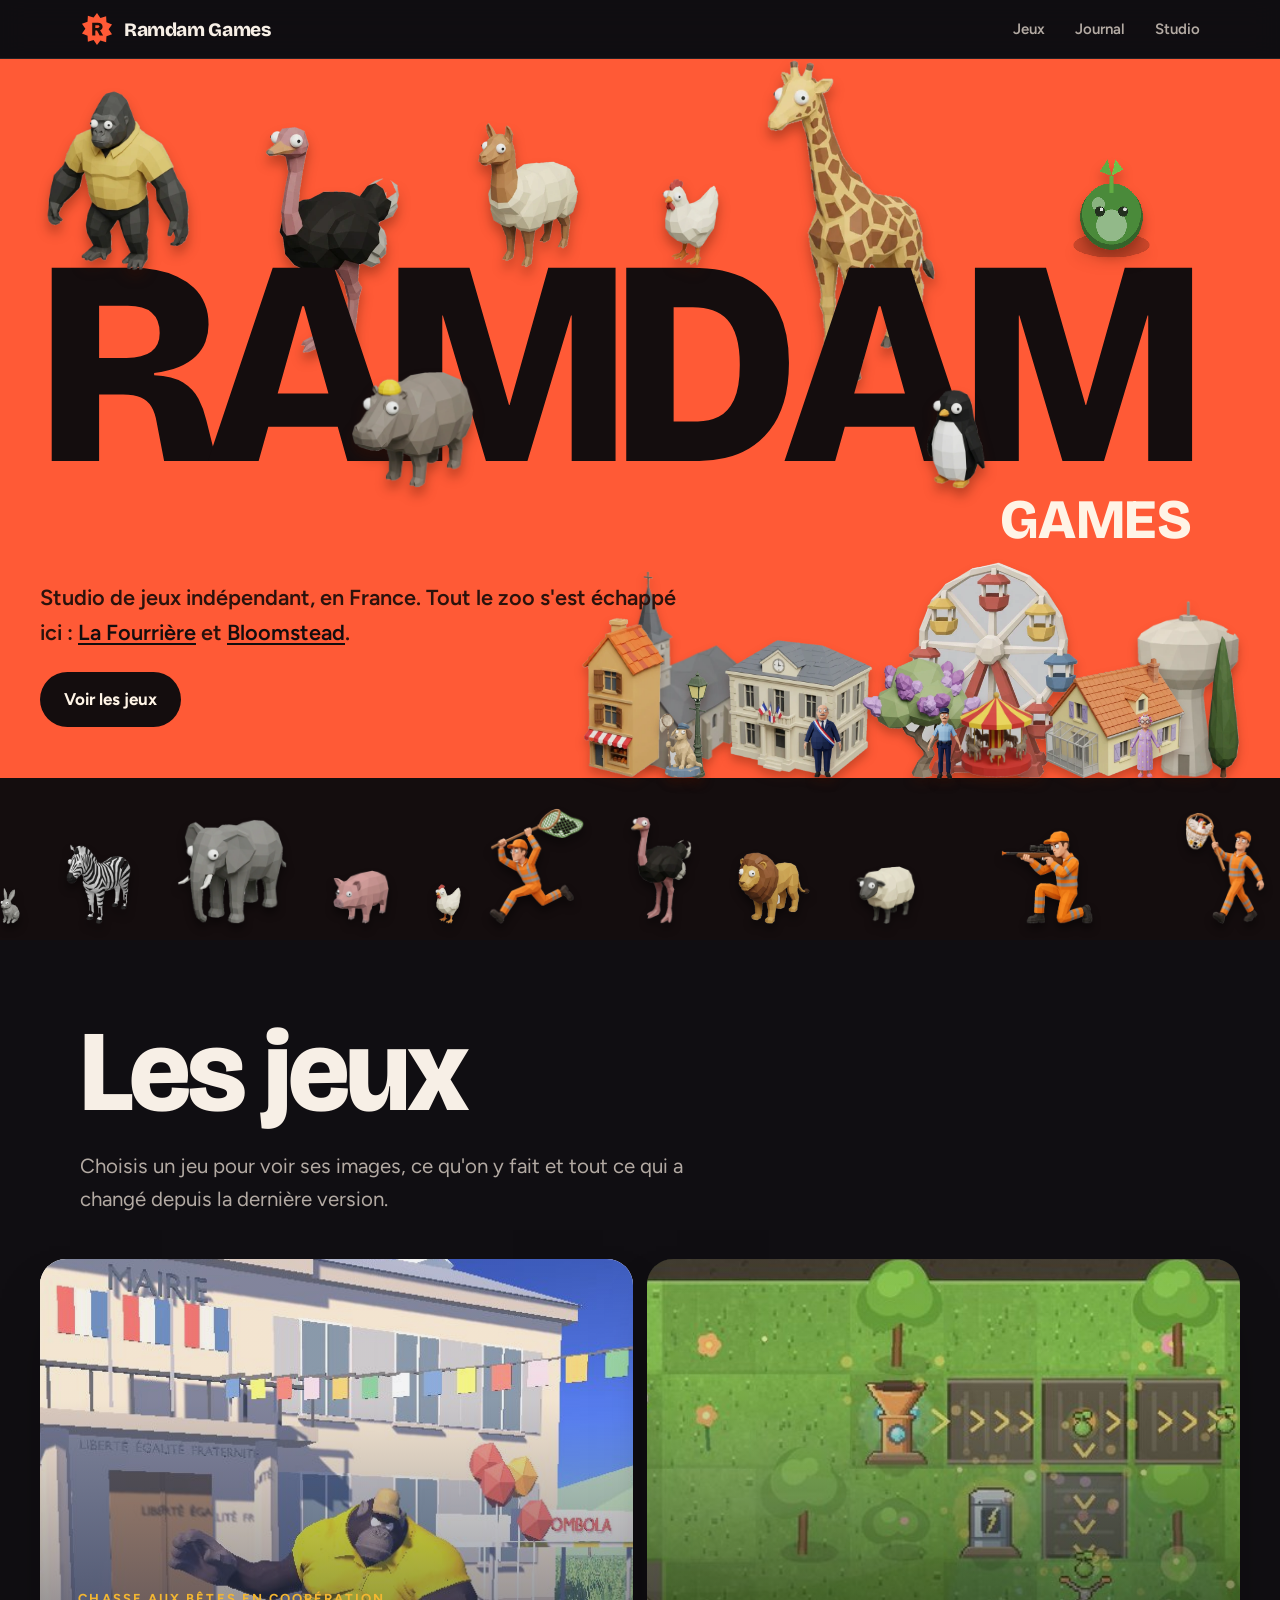
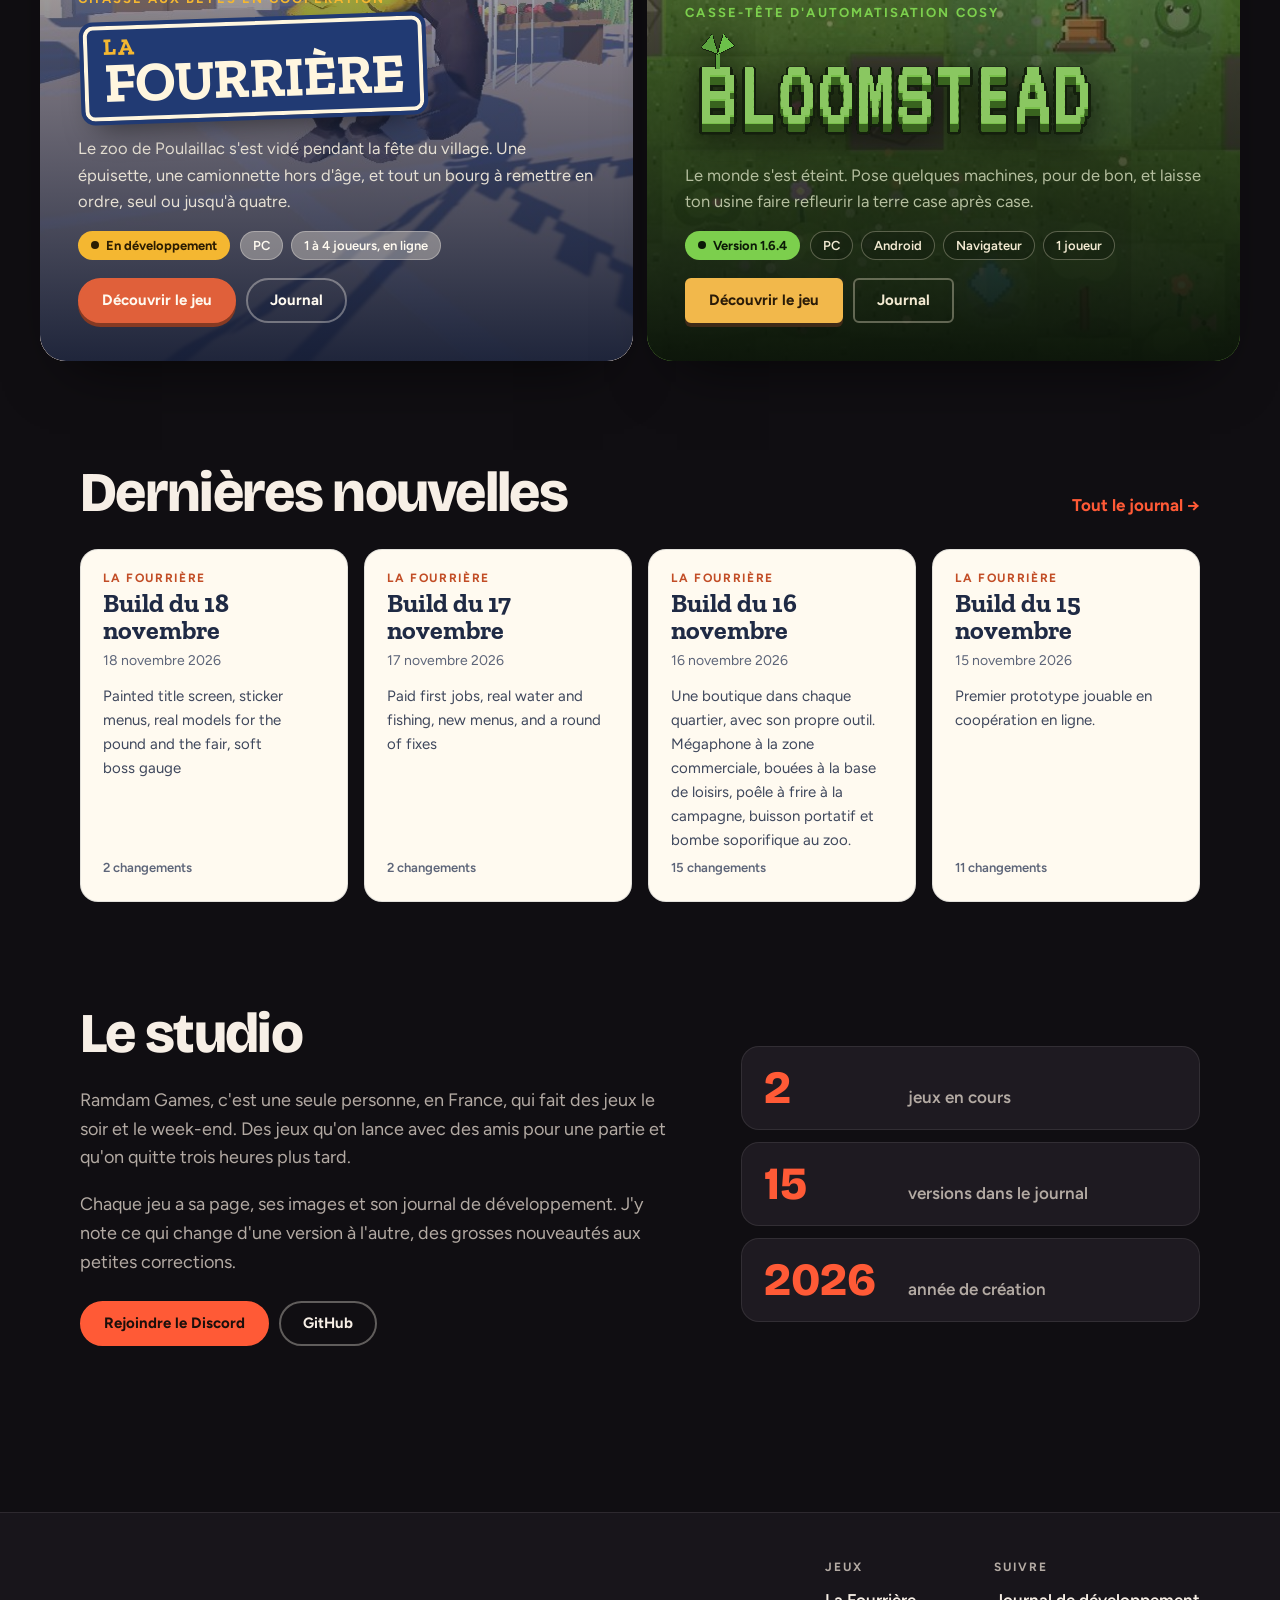
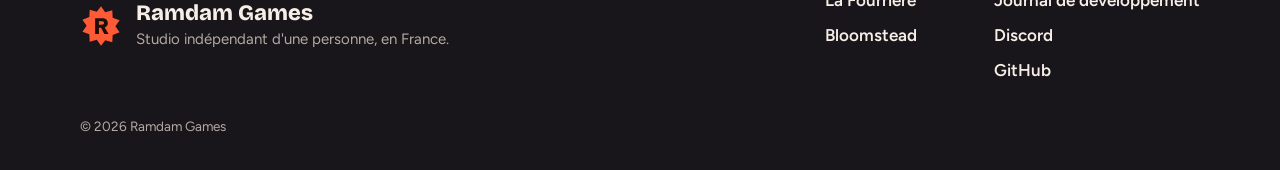
==== commit 4d9ad30c: "Journal updated from the game repositories" ====
--- a/docs/index.html
+++ b/docs/index.html
@@ -82,7 +82,19 @@
 
 <section class="wrap block">
   <div class="block-head"><h2>Dernières nouvelles</h2><a class="more" href="journal.html">Tout le journal</a></div>
-  <div class="news"><a class="news-card t-fourriere" href="jeux/la-fourriere/journal.html#la-fourriere-build-du-16-novembre">
+  <div class="news"><a class="news-card t-fourriere" href="jeux/la-fourriere/journal.html#la-fourriere-build-du-18-novembre">
+      <span class="news-game">La Fourrière</span>
+      <strong>Build du 18 novembre</strong>
+      <time datetime="2026-11-18">18 novembre 2026</time>
+      <p>Painted title screen, sticker menus, real models for the pound and the fair, soft boss gauge</p>
+      <span class="news-count">2 changements</span>
+    </a><a class="news-card t-fourriere" href="jeux/la-fourriere/journal.html#la-fourriere-build-du-17-novembre">
+      <span class="news-game">La Fourrière</span>
+      <strong>Build du 17 novembre</strong>
+      <time datetime="2026-11-17">17 novembre 2026</time>
+      <p>Paid first jobs, real water and fishing, new menus, and a round of fixes</p>
+      <span class="news-count">2 changements</span>
+    </a><a class="news-card t-fourriere" href="jeux/la-fourriere/journal.html#la-fourriere-build-du-16-novembre">
       <span class="news-game">La Fourrière</span>
       <strong>Build du 16 novembre</strong>
       <time datetime="2026-11-16">16 novembre 2026</time>
@@ -94,18 +106,6 @@
       <time datetime="2026-11-15">15 novembre 2026</time>
       <p>Premier prototype jouable en coopération en ligne.</p>
       <span class="news-count">11 changements</span>
-    </a><a class="news-card t-bloomstead" href="jeux/bloomstead/journal.html#bloomstead-1.6.4">
-      <span class="news-game">Bloomstead</span>
-      <strong>1.6.4</strong>
-      <time datetime="2026-09-12">12 septembre 2026</time>
-      <p>Ouverture en cinématique, et des décors propres à chaque niveau et à chaque monde.</p>
-      <span class="news-count">7 changements</span>
-    </a><a class="news-card t-bloomstead" href="jeux/bloomstead/journal.html#bloomstead-1.6.3">
-      <span class="news-game">Bloomstead</span>
-      <strong>1.6.3</strong>
-      <time datetime="2026-09-05">5 septembre 2026</time>
-      <p>Événements sur le plateau pendant la partie.</p>
-      <span class="news-count">2 changements</span>
     </a></div>
 </section>
 
@@ -117,7 +117,7 @@
   </div>
   <dl class="studio-facts">
     <div><dt>2</dt><dd>jeux en cours</dd></div>
-    <div><dt>13</dt><dd>versions dans le journal</dd></div>
+    <div><dt>15</dt><dd>versions dans le journal</dd></div>
     <div><dt>2026</dt><dd>année de création</dd></div>
   </dl>
 </section>
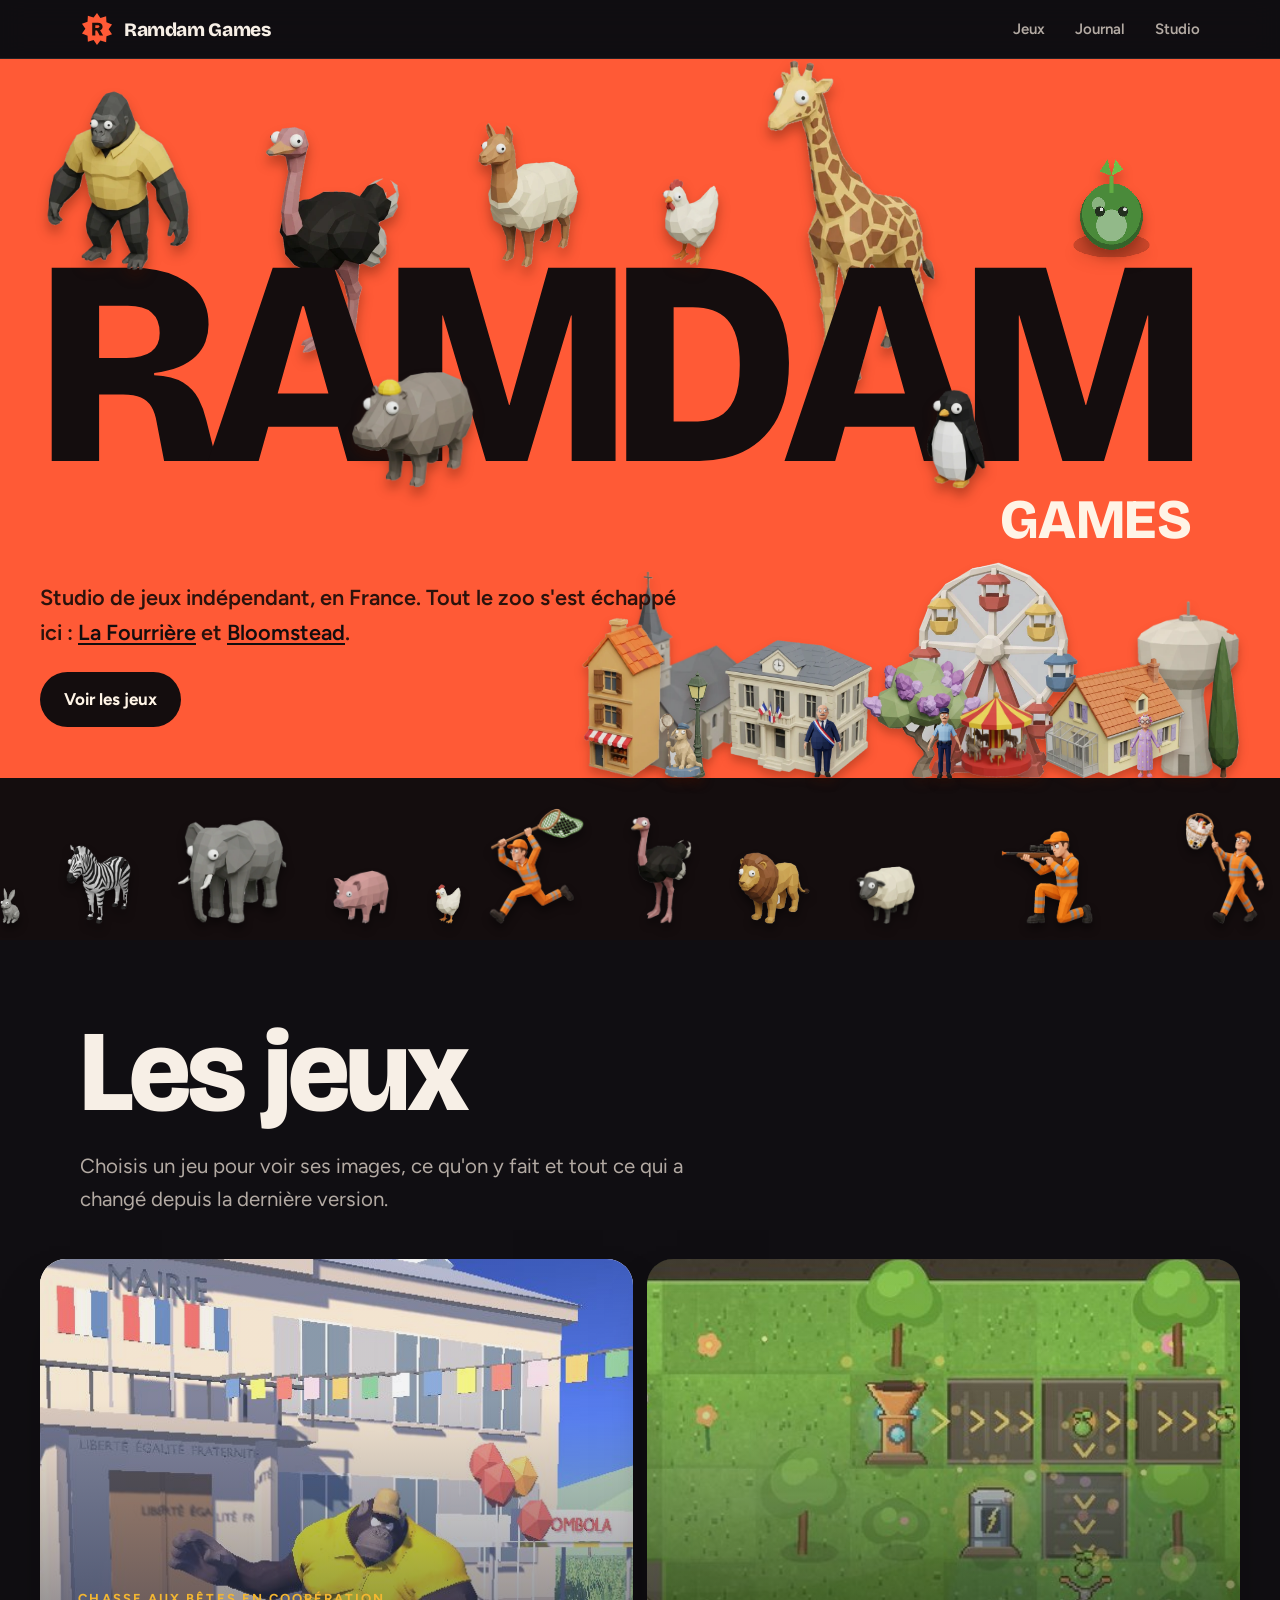
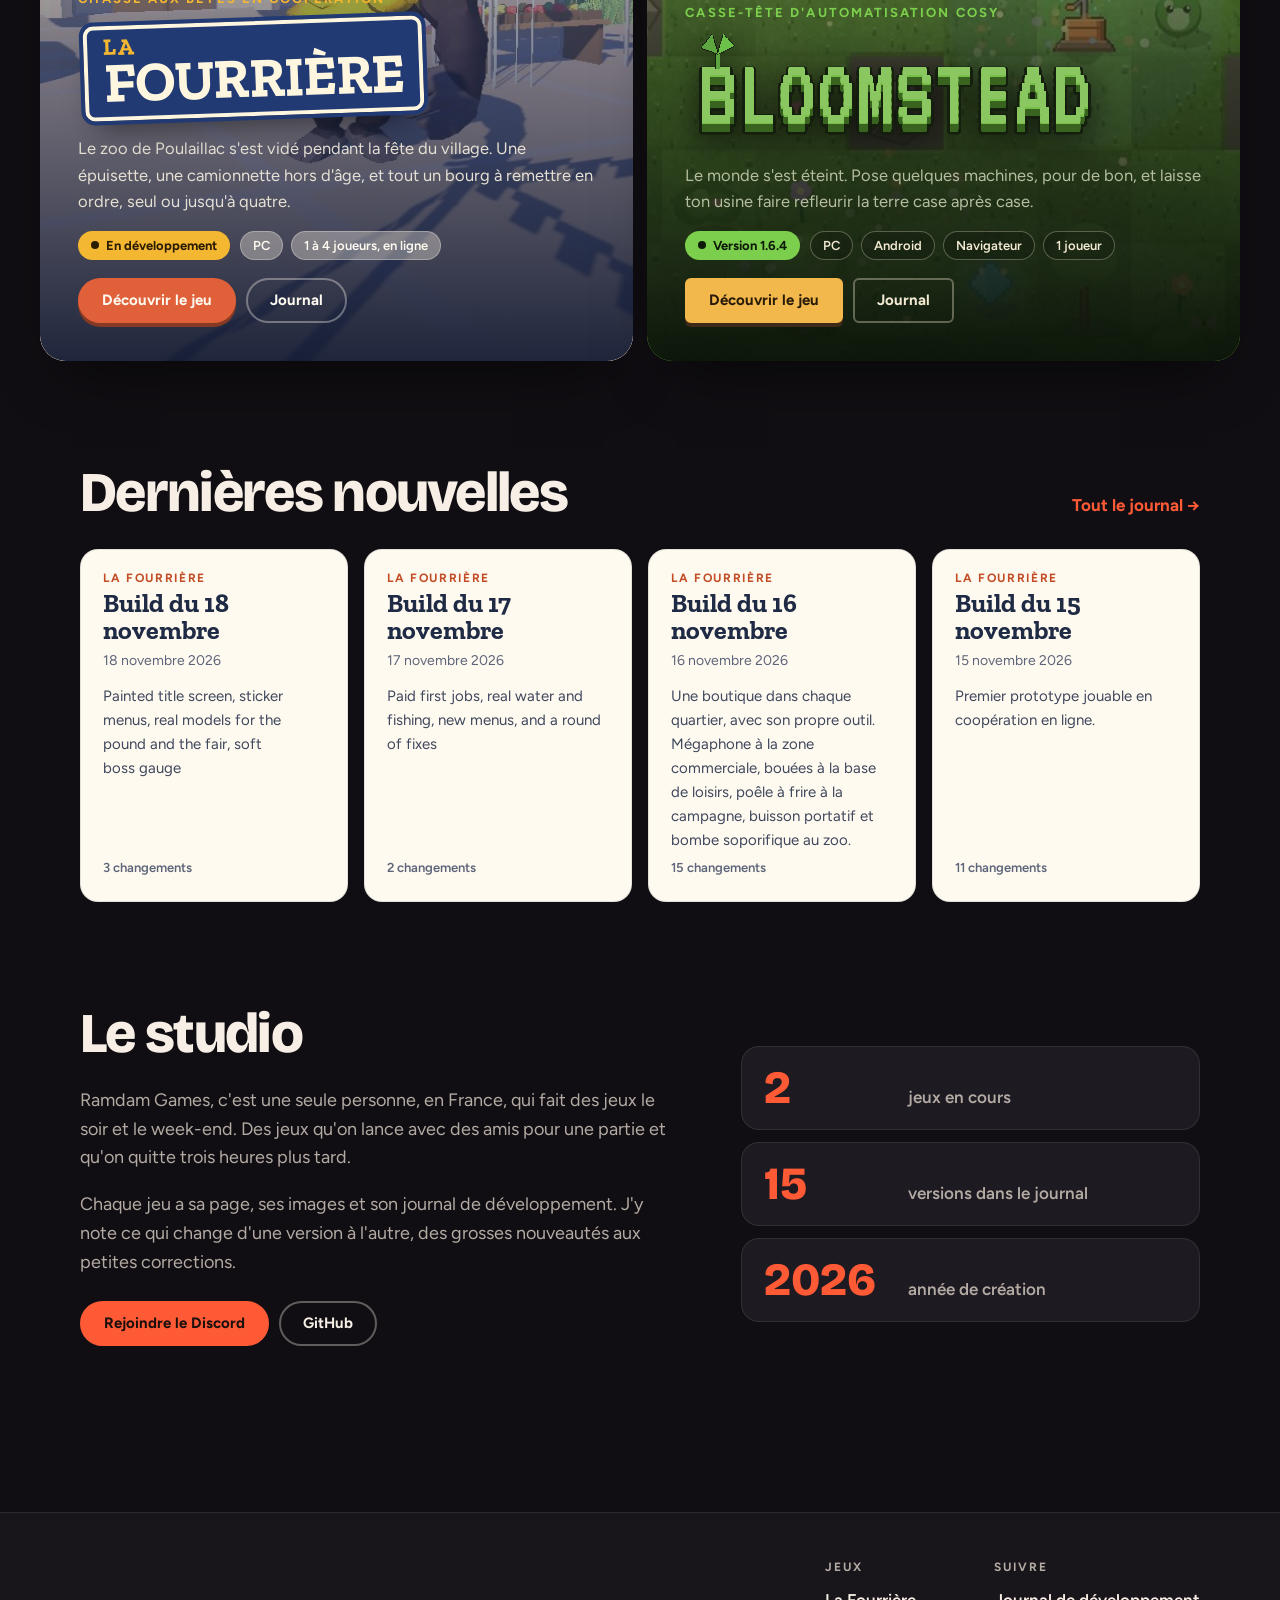
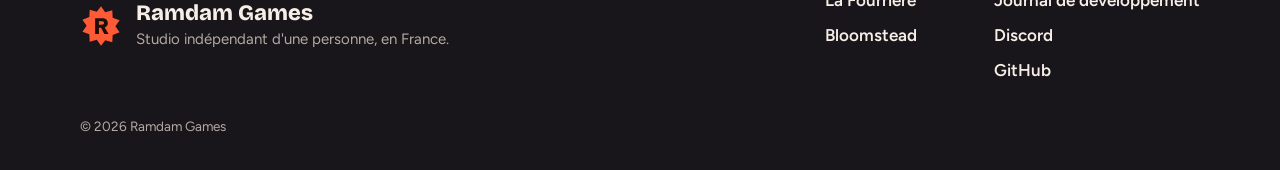
==== commit f1f65744: "Journal updated from the game repositories" ====
--- a/docs/index.html
+++ b/docs/index.html
@@ -87,7 +87,7 @@
       <strong>Build du 18 novembre</strong>
       <time datetime="2026-11-18">18 novembre 2026</time>
       <p>Painted title screen, sticker menus, real models for the pound and the fair, soft boss gauge</p>
-      <span class="news-count">2 changements</span>
+      <span class="news-count">3 changements</span>
     </a><a class="news-card t-fourriere" href="jeux/la-fourriere/journal.html#la-fourriere-build-du-17-novembre">
       <span class="news-game">La Fourrière</span>
       <strong>Build du 17 novembre</strong>
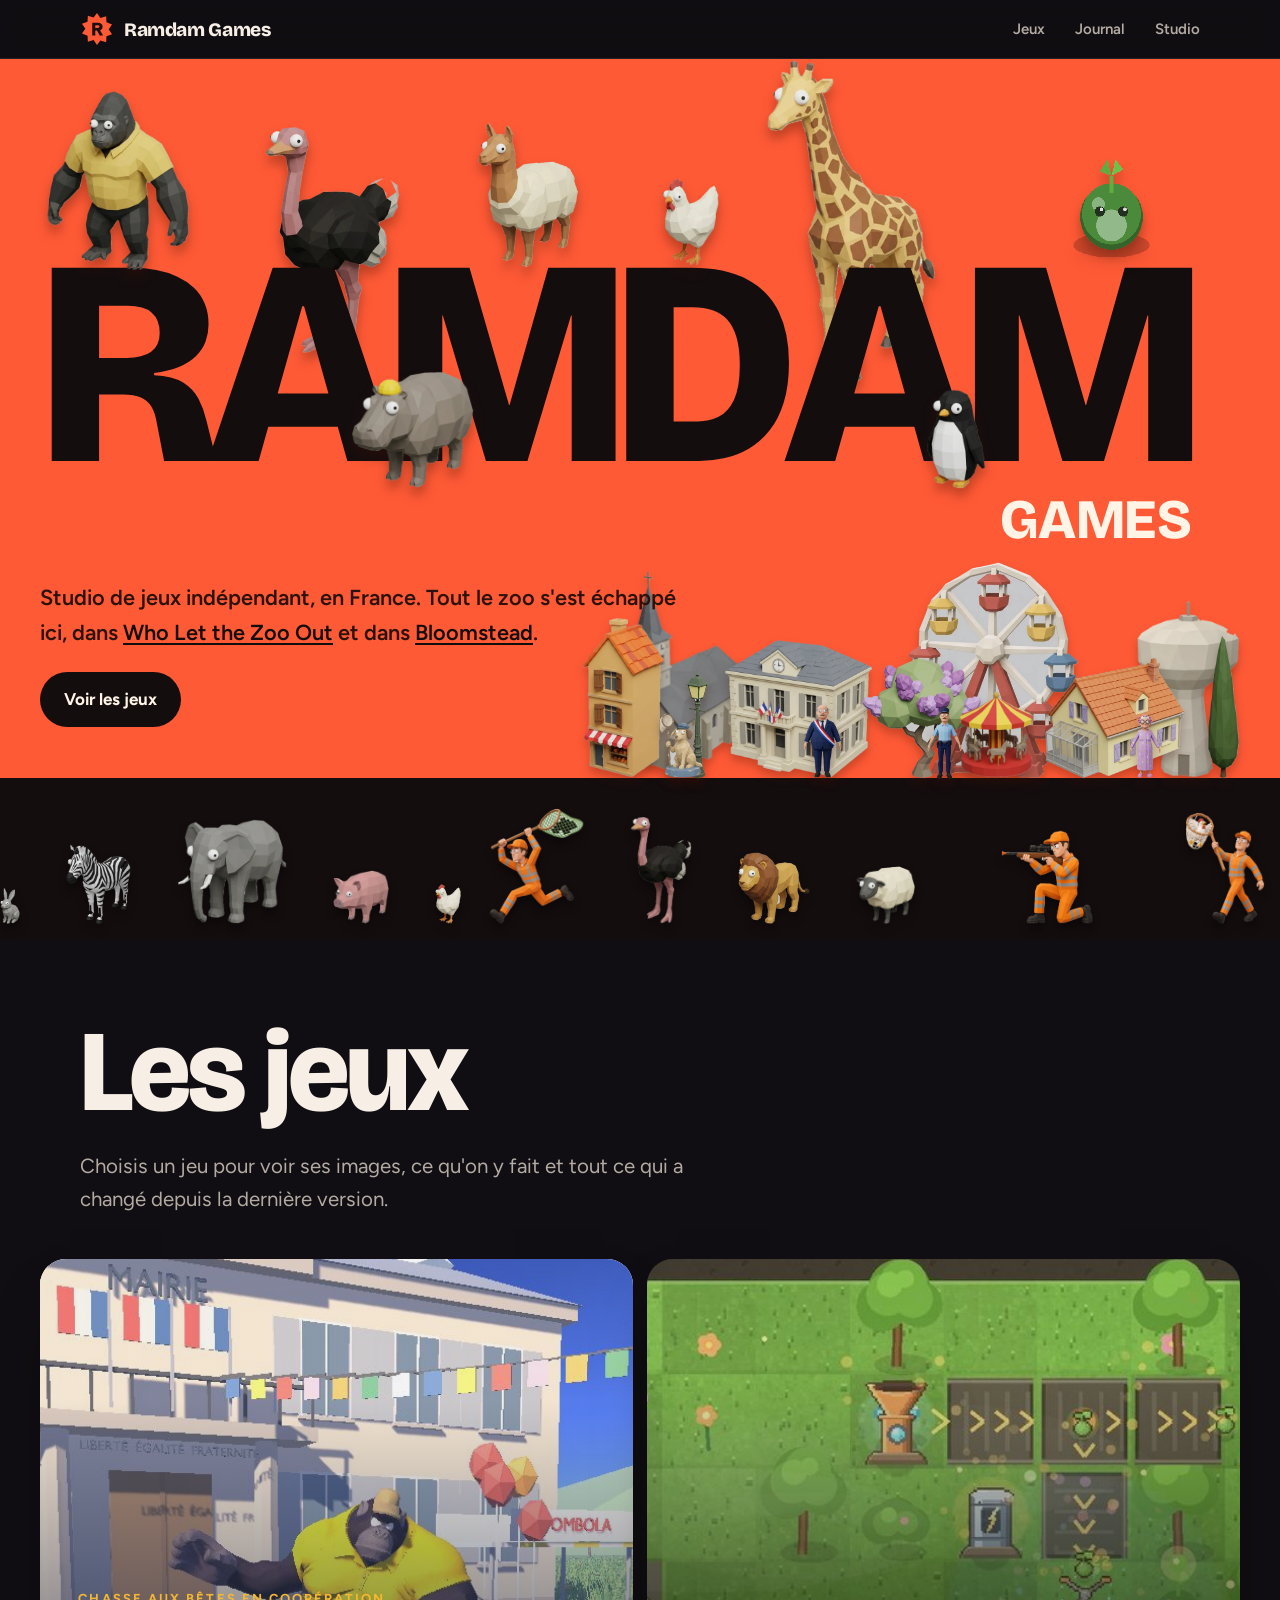
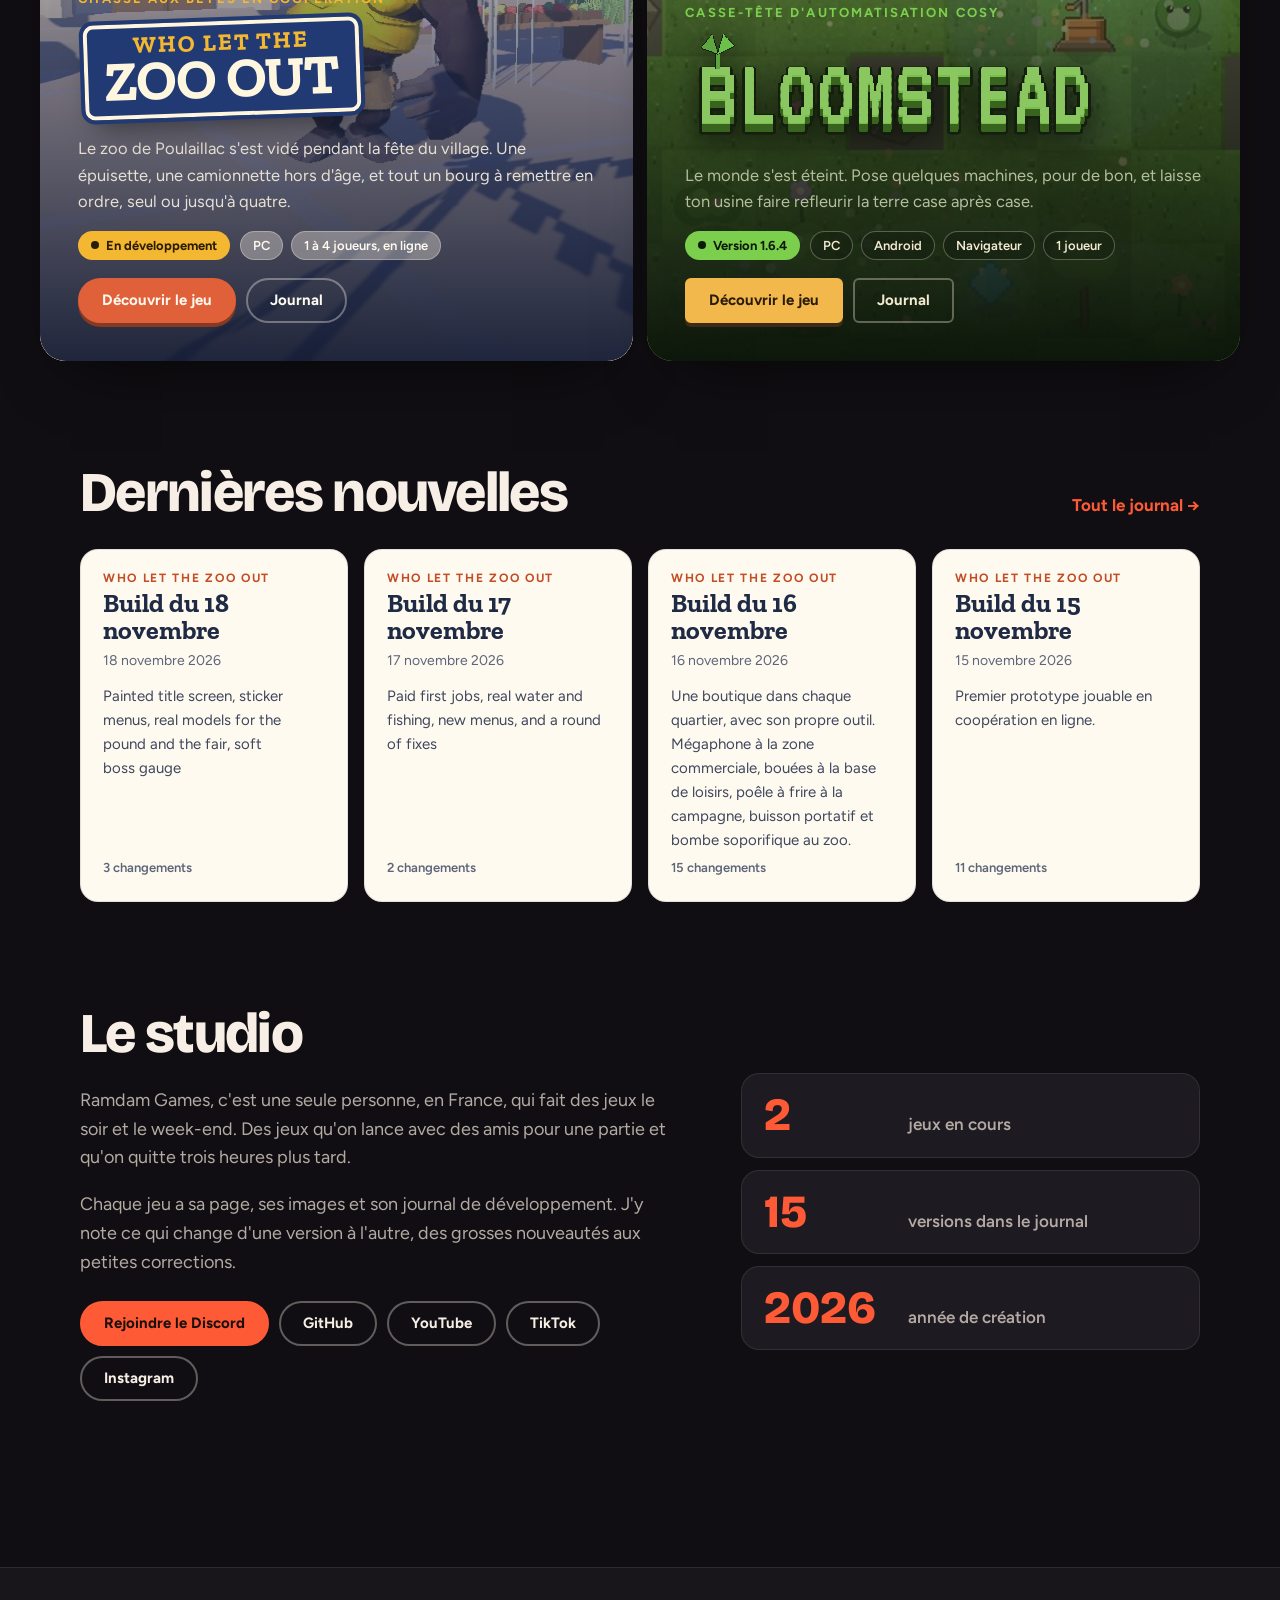
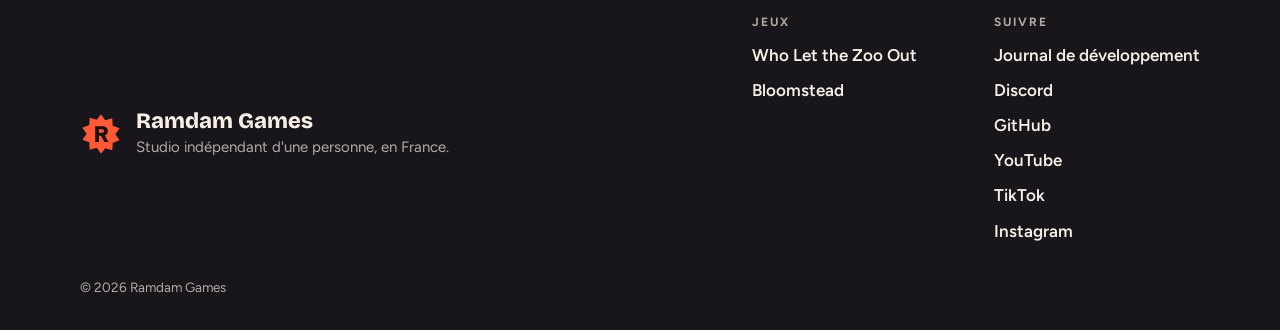
==== commit 0c30154b: "feat: the game is now Who Let the Zoo Out, four colleagues, social links The game page moves to /jeu" ====
--- a/docs/index.html
+++ b/docs/index.html
@@ -4,25 +4,25 @@
 <meta charset="utf-8">
 <meta name="viewport" content="width=device-width, initial-scale=1">
 <title>Ramdam Games</title>
-<meta name="description" content="Studio de jeux indépendant d&#x27;une personne, en France. Dans La Fourrière, tout le zoo de Poulaillac s&#x27;est échappé pendant la fête du village et il faut le rattraper, seul ou jusqu&#x27;à quatre. Dans Bloomstead, de petites machines font refleurir un monde éteint, case après case.">
+<meta name="description" content="Studio de jeux indépendant d&#x27;une personne, en France. Dans Who Let the Zoo Out, tout le zoo de Poulaillac s&#x27;est échappé pendant la fête du village et il faut le rattraper, seul ou jusqu&#x27;à quatre. Dans Bloomstead, de petites machines font refleurir un monde éteint, case après case.">
 <meta property="og:title" content="Ramdam Games">
-<meta property="og:description" content="Studio de jeux indépendant d&#x27;une personne, en France. Dans La Fourrière, tout le zoo de Poulaillac s&#x27;est échappé pendant la fête du village et il faut le rattraper, seul ou jusqu&#x27;à quatre. Dans Bloomstead, de petites machines font refleurir un monde éteint, case après case.">
+<meta property="og:description" content="Studio de jeux indépendant d&#x27;une personne, en France. Dans Who Let the Zoo Out, tout le zoo de Poulaillac s&#x27;est échappé pendant la fête du village et il faut le rattraper, seul ou jusqu&#x27;à quatre. Dans Bloomstead, de petites machines font refleurir un monde éteint, case après case.">
 <meta property="og:type" content="website">
 <meta property="og:site_name" content="Ramdam Games">
 <meta property="og:locale" content="fr_FR">
 <meta name="theme-color" content="#ff5a36">
 <meta property="og:url" content="https://ramdam-games.github.io/">
-<meta property="og:image" content="https://ramdam-games.github.io/assets/og/home.jpg?v=609e38f0">
+<meta property="og:image" content="https://ramdam-games.github.io/assets/og/home.jpg?v=7d26efac">
 <meta property="og:image:width" content="1200">
 <meta property="og:image:height" content="630">
 <meta property="og:image:alt" content="Ramdam Games">
-<meta name="twitter:image" content="https://ramdam-games.github.io/assets/og/home.jpg?v=609e38f0">
+<meta name="twitter:image" content="https://ramdam-games.github.io/assets/og/home.jpg?v=7d26efac">
 <meta name="twitter:card" content="summary_large_image">
 <link rel="icon" href="assets/favicon.svg" type="image/svg+xml">
 <link rel="preconnect" href="https://fonts.googleapis.com">
 <link rel="preconnect" href="https://fonts.gstatic.com" crossorigin>
 <link rel="stylesheet" href="https://fonts.googleapis.com/css2?family=Bricolage+Grotesque:opsz,wght@12..96,500;12..96,700;12..96,800&family=Figtree:wght@400;500;600;700&family=Zilla+Slab:wght@500;700&family=VT323&display=swap">
-<link rel="stylesheet" href="assets/site.css?v=8bd6343c">
+<link rel="stylesheet" href="assets/site.css?v=8e3ceaf0">
 </head>
 <body class="t-studio home">
 <header class="nav">
@@ -43,7 +43,7 @@
       <img class="perch p-girafe back" src="assets/img/fourriere/cast/girafe.webp" alt="" style="--d:.55"><img class="perch p-autruche back" src="assets/img/fourriere/cast/autruche.webp" alt="" style="--d:.45"><img class="perch p-bernard" src="assets/img/fourriere/cast/bernard.webp" alt="" style="--d:1"><img class="perch p-lama" src="assets/img/fourriere/cast/lama.webp" alt="" style="--d:.8"><img class="perch p-sprout" src="assets/img/bloomstead/mascot.png" alt="" style="--d:.7"><img class="perch p-poule" src="assets/img/fourriere/cast/poule.webp" alt="" style="--d:.9"><img class="perch p-monique" src="assets/img/fourriere/cast/monique.webp" alt="" style="--d:1.25"><img class="perch p-manchot" src="assets/img/fourriere/cast/manchot.webp" alt="" style="--d:1.1">
       <span class="games" aria-hidden="true">games</span>
     </h1>
-    <p class="ramdam-sub">Studio de jeux indépendant, en France. Tout le zoo s'est échappé ici : <a href="jeux/la-fourriere/index.html">La Fourrière</a> et <a href="jeux/bloomstead/index.html">Bloomstead</a>.</p>
+    <p class="ramdam-sub">Studio de jeux indépendant, en France. Tout le zoo s'est échappé ici, dans <a href="jeux/who-let-the-zoo-out/index.html">Who Let the Zoo Out</a> et dans <a href="jeux/bloomstead/index.html">Bloomstead</a>.</p>
     <a class="ramdam-down" href="#jeux">Voir les jeux</a>
     <div class="village" aria-hidden="true"><img src="assets/img/fourriere/village/eglise.webp" alt="" style="left:3%;height:96%;z-index:1;--d:.25;--i:0"><img src="assets/img/fourriere/village/granderoue.webp" alt="" style="left:49%;height:100%;z-index:1;--d:.25;--i:1"><img src="assets/img/fourriere/village/chateaueau.webp" alt="" style="left:84%;height:82%;z-index:1;--d:.25;--i:2"><img src="assets/img/fourriere/village/commerce1.webp" alt="" style="left:-1%;height:74%;z-index:2;--d:.4;--i:3"><img src="assets/img/fourriere/village/lampadaire.webp" alt="" style="left:15%;height:50%;z-index:3;--d:.5;--i:4"><img src="assets/img/fourriere/village/mairie.webp" alt="" style="left:21%;height:64%;z-index:2;--d:.4;--i:5"><img src="assets/img/fourriere/village/lilas.webp" alt="" style="left:42%;height:56%;z-index:2;--d:.45;--i:6"><img src="assets/img/fourriere/village/manege.webp" alt="" style="left:57%;height:40%;z-index:3;--d:.55;--i:7"><img src="assets/img/fourriere/village/pavillon3.webp" alt="" style="left:70%;height:56%;z-index:2;--d:.4;--i:8"><img src="assets/img/fourriere/village/cypres.webp" alt="" style="left:95%;height:66%;z-index:2;--d:.45;--i:9"><img src="assets/img/fourriere/cast/maire.webp" alt="" style="left:33%;height:34%;z-index:4;--d:.7;--i:10"><img src="assets/img/fourriere/village/mascotte.webp" alt="" style="left:11%;height:30%;z-index:4;--d:.7;--i:11"><img src="assets/img/fourriere/cast/garde.webp" alt="" style="left:52%;height:33%;z-index:4;--d:.7;--i:12"><img src="assets/img/fourriere/cast/mmepichon.webp" alt="" style="left:83%;height:30%;z-index:4;--d:.7;--i:13"></div>
   </div>
@@ -57,14 +57,14 @@
   </div>
   <div class="picker">
     <article class="pane t-fourriere" style="background-image:url('assets/img/fourriere/bernard-mairie.jpg')">
-      <a class="pane-link" href="jeux/la-fourriere/index.html" aria-label="La Fourrière"></a>
+      <a class="pane-link" href="jeux/who-let-the-zoo-out/index.html" aria-label="Who Let the Zoo Out"></a>
       <div class="pane-shade"></div>
       <div class="pane-body">
         <p class="pane-genre">Chasse aux bêtes en coopération</p>
-        <h2 class="pane-title title-sign"><span>La</span> Fourrière</h2>
+        <h2 class="pane-title title-sign"><span>Who Let the</span> Zoo Out</h2>
         <p class="pane-short">Le zoo de Poulaillac s&#x27;est vidé pendant la fête du village. Une épuisette, une camionnette hors d&#x27;âge, et tout un bourg à remettre en ordre, seul ou jusqu&#x27;à quatre.</p>
         <div class="pane-meta"><span class="status status-dev">En développement</span><ul class="pills"><li>PC</li><li>1 à 4 joueurs, en ligne</li></ul></div>
-        <div class="pane-actions"><a class="btn" href="jeux/la-fourriere/index.html">Découvrir le jeu</a><a class="btn ghost" href="jeux/la-fourriere/journal.html">Journal</a></div>
+        <div class="pane-actions"><a class="btn" href="jeux/who-let-the-zoo-out/index.html">Découvrir le jeu</a><a class="btn ghost" href="jeux/who-let-the-zoo-out/journal.html">Journal</a></div>
       </div>
     </article><article class="pane t-bloomstead" style="background-image:url('assets/img/bloomstead/hero.jpg')">
       <a class="pane-link" href="jeux/bloomstead/index.html" aria-label="Bloomstead"></a>
@@ -82,26 +82,26 @@
 
 <section class="wrap block">
   <div class="block-head"><h2>Dernières nouvelles</h2><a class="more" href="journal.html">Tout le journal</a></div>
-  <div class="news"><a class="news-card t-fourriere" href="jeux/la-fourriere/journal.html#la-fourriere-build-du-18-novembre">
-      <span class="news-game">La Fourrière</span>
+  <div class="news"><a class="news-card t-fourriere" href="jeux/who-let-the-zoo-out/journal.html#who-let-the-zoo-out-build-du-18-novembre">
+      <span class="news-game">Who Let the Zoo Out</span>
       <strong>Build du 18 novembre</strong>
       <time datetime="2026-11-18">18 novembre 2026</time>
       <p>Painted title screen, sticker menus, real models for the pound and the fair, soft boss gauge</p>
       <span class="news-count">3 changements</span>
-    </a><a class="news-card t-fourriere" href="jeux/la-fourriere/journal.html#la-fourriere-build-du-17-novembre">
-      <span class="news-game">La Fourrière</span>
+    </a><a class="news-card t-fourriere" href="jeux/who-let-the-zoo-out/journal.html#who-let-the-zoo-out-build-du-17-novembre">
+      <span class="news-game">Who Let the Zoo Out</span>
       <strong>Build du 17 novembre</strong>
       <time datetime="2026-11-17">17 novembre 2026</time>
       <p>Paid first jobs, real water and fishing, new menus, and a round of fixes</p>
       <span class="news-count">2 changements</span>
-    </a><a class="news-card t-fourriere" href="jeux/la-fourriere/journal.html#la-fourriere-build-du-16-novembre">
-      <span class="news-game">La Fourrière</span>
+    </a><a class="news-card t-fourriere" href="jeux/who-let-the-zoo-out/journal.html#who-let-the-zoo-out-build-du-16-novembre">
+      <span class="news-game">Who Let the Zoo Out</span>
       <strong>Build du 16 novembre</strong>
       <time datetime="2026-11-16">16 novembre 2026</time>
       <p>Une boutique dans chaque quartier, avec son propre outil. Mégaphone à la zone commerciale, bouées à la base de loisirs, poêle à frire à la campagne, buisson portatif et bombe soporifique au zoo.</p>
       <span class="news-count">15 changements</span>
-    </a><a class="news-card t-fourriere" href="jeux/la-fourriere/journal.html#la-fourriere-build-du-15-novembre">
-      <span class="news-game">La Fourrière</span>
+    </a><a class="news-card t-fourriere" href="jeux/who-let-the-zoo-out/journal.html#who-let-the-zoo-out-build-du-15-novembre">
+      <span class="news-game">Who Let the Zoo Out</span>
       <strong>Build du 15 novembre</strong>
       <time datetime="2026-11-15">15 novembre 2026</time>
       <p>Premier prototype jouable en coopération en ligne.</p>
@@ -113,7 +113,7 @@
   <div class="studio-text">
     <h2>Le studio</h2>
     <p>Ramdam Games, c&#x27;est une seule personne, en France, qui fait des jeux le soir et le week-end. Des jeux qu&#x27;on lance avec des amis pour une partie et qu&#x27;on quitte trois heures plus tard.</p><p>Chaque jeu a sa page, ses images et son journal de développement. J&#x27;y note ce qui change d&#x27;une version à l&#x27;autre, des grosses nouveautés aux petites corrections.</p>
-    <p class="studio-links"><a class="btn" href="https://discord.gg/k4crjTtuuf">Rejoindre le Discord</a><a class="btn ghost" href="https://github.com/ramdam-games">GitHub</a></p>
+    <p class="studio-links"><a class="btn" href="https://discord.gg/k4crjTtuuf">Rejoindre le Discord</a><a class="btn ghost" href="https://github.com/ramdam-games">GitHub</a><a class="btn ghost" href="https://www.youtube.com/@RamdamGames">YouTube</a><a class="btn ghost" href="https://www.tiktok.com/@ramdamgames">TikTok</a><a class="btn ghost" href="https://www.instagram.com/ramdamgames/">Instagram</a></p>
   </div>
   <dl class="studio-facts">
     <div><dt>2</dt><dd>jeux en cours</dd></div>
@@ -126,8 +126,8 @@
   <div class="foot-in">
     <div class="foot-brand"><svg class="mark" width="42" height="42" viewBox="0 0 64 64" aria-hidden="true"><path d="M32 2l6.4 9.2 10.8-3.1.6 11.2 10.5 4-6.4 9.2 6.4 9.2-10.5 4-.6 11.2-10.8-3.1L32 62l-6.4-9.2-10.8 3.1-.6-11.2-10.5-4 6.4-9.2-6.4-9.2 10.5-4 .6-11.2 10.8 3.1z" fill="var(--brand)"/><path d="M23 44V20h10.5c5.6 0 9 3 9 7.6 0 3.3-1.8 5.6-4.8 6.6L43.5 44h-6.4l-5.1-9.2h-3.2V44zm5.8-14h4.2c2.4 0 3.7-1 3.7-2.6 0-1.7-1.3-2.6-3.7-2.6h-4.2z" fill="var(--brand-ink)"/></svg><div><strong>Ramdam Games</strong><span>Studio indépendant d&#x27;une personne, en France.</span></div></div>
     <div class="foot-cols">
-      <div><h4>Jeux</h4><a href="jeux/la-fourriere/index.html">La Fourrière</a><a href="jeux/bloomstead/index.html">Bloomstead</a></div>
-      <div><h4>Suivre</h4><a href="journal.html">Journal de développement</a><a href="https://discord.gg/k4crjTtuuf">Discord</a><a href="https://github.com/ramdam-games">GitHub</a></div>
+      <div><h4>Jeux</h4><a href="jeux/who-let-the-zoo-out/index.html">Who Let the Zoo Out</a><a href="jeux/bloomstead/index.html">Bloomstead</a></div>
+      <div><h4>Suivre</h4><a href="journal.html">Journal de développement</a><a href="https://discord.gg/k4crjTtuuf">Discord</a><a href="https://github.com/ramdam-games">GitHub</a><a href="https://www.youtube.com/@RamdamGames">YouTube</a><a href="https://www.tiktok.com/@ramdamgames">TikTok</a><a href="https://www.instagram.com/ramdamgames/">Instagram</a></div>
     </div>
   </div>
   <p class="foot-note">© 2026 Ramdam Games</p>
--- a/docs/assets/site.css
+++ b/docs/assets/site.css
@@ -172,7 +172,7 @@
 
 /* game titles */
 .title-sign {
-  display: inline-flex; flex-direction: column; align-items: flex-start;
+  display: inline-flex; flex-direction: column; align-items: center; justify-self: start;
   font-family: "Zilla Slab", serif; font-weight: 700;
   font-size: clamp(46px, 6.4vw, 92px); line-height: .9; text-transform: uppercase;
   color: #fff6df;
@@ -254,7 +254,7 @@
 .t-fourriere .feature:nth-child(even) figure { transform: rotate(.8deg); }
 .t-bloomstead .feature figure { border: 8px solid var(--wood); border-radius: 6px; box-shadow: inset 0 0 0 2px var(--wood-dk), 0 24px 50px -24px #000; }
 
-/* cast (Fourrière) */
+/* cast (Who Let the Zoo Out) */
 .cast-band { margin-top: clamp(56px, 8vw, 104px); background: var(--navy); color: #fff6df; padding-bottom: clamp(56px, 8vw, 96px); --muted: #c9d3ee; --ink: #fff6df; }
 .cast-band .block-head h2 { color: #fff6df; }
 
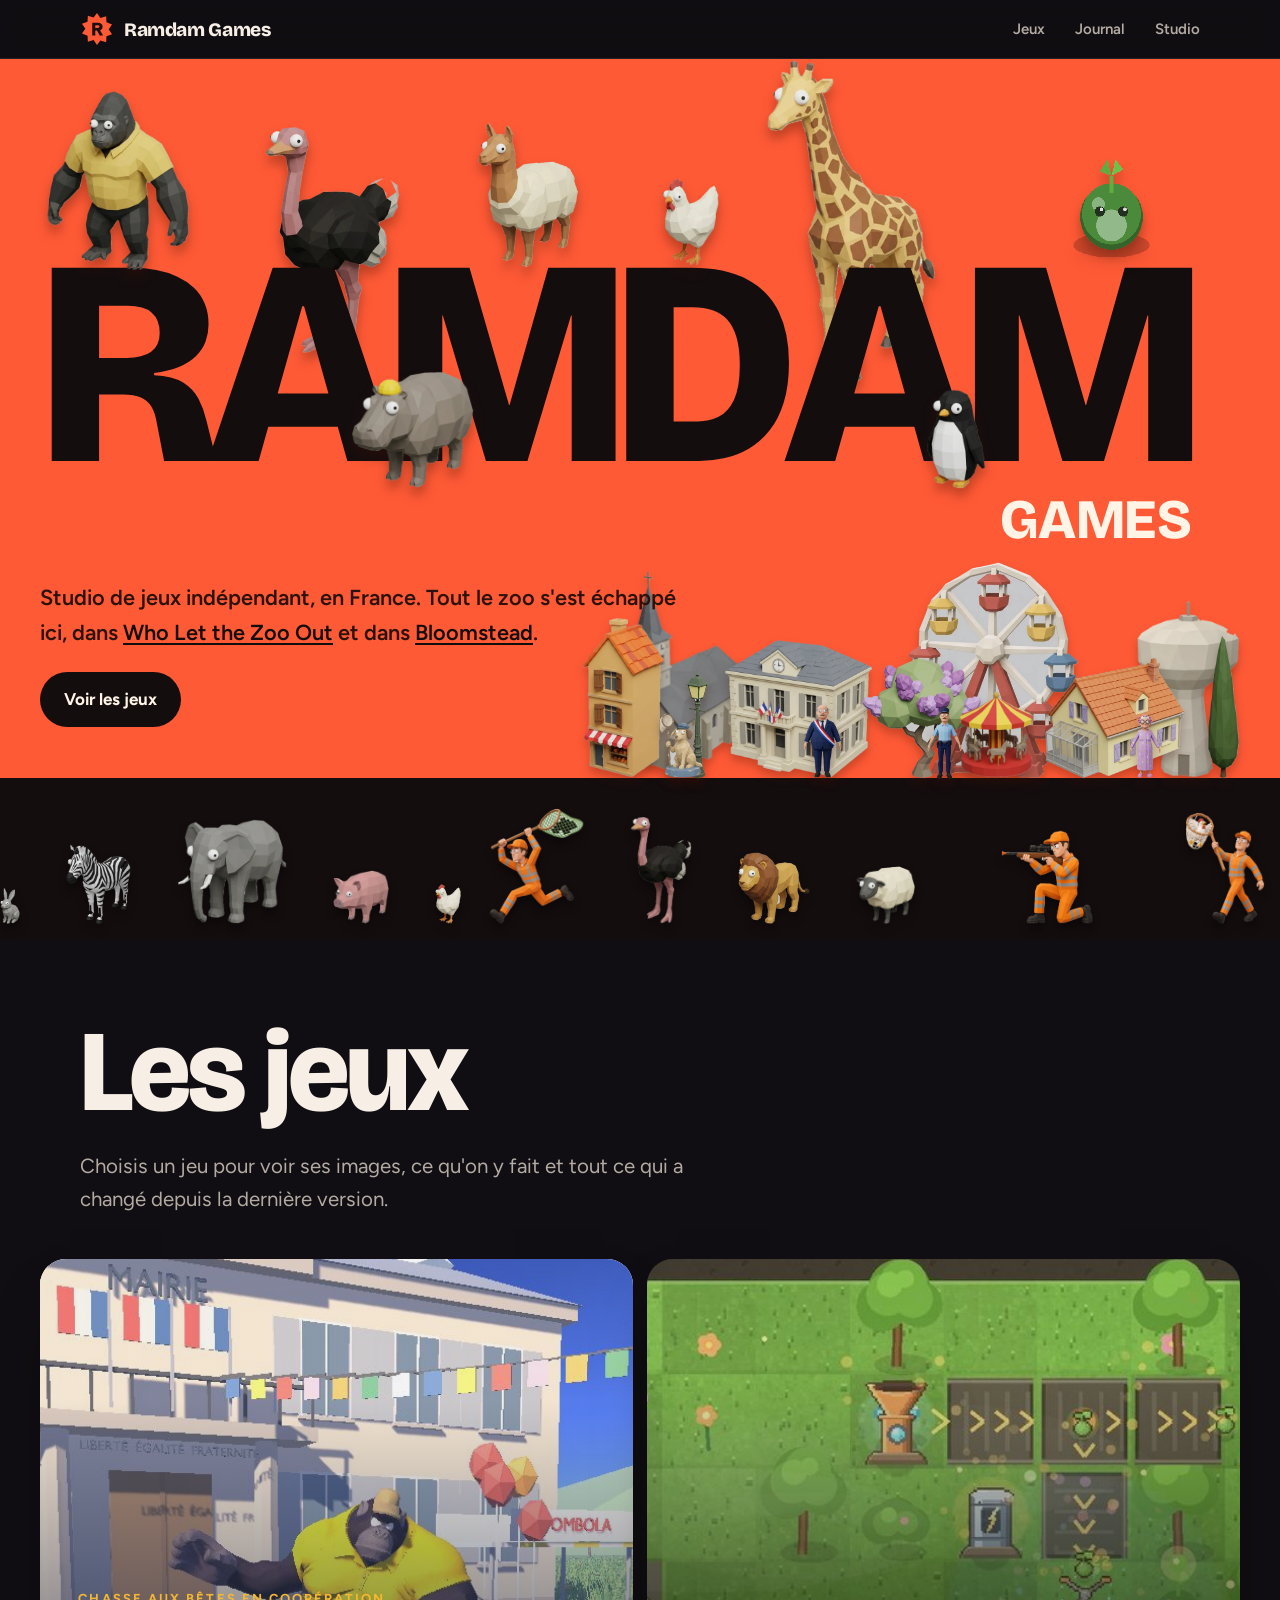
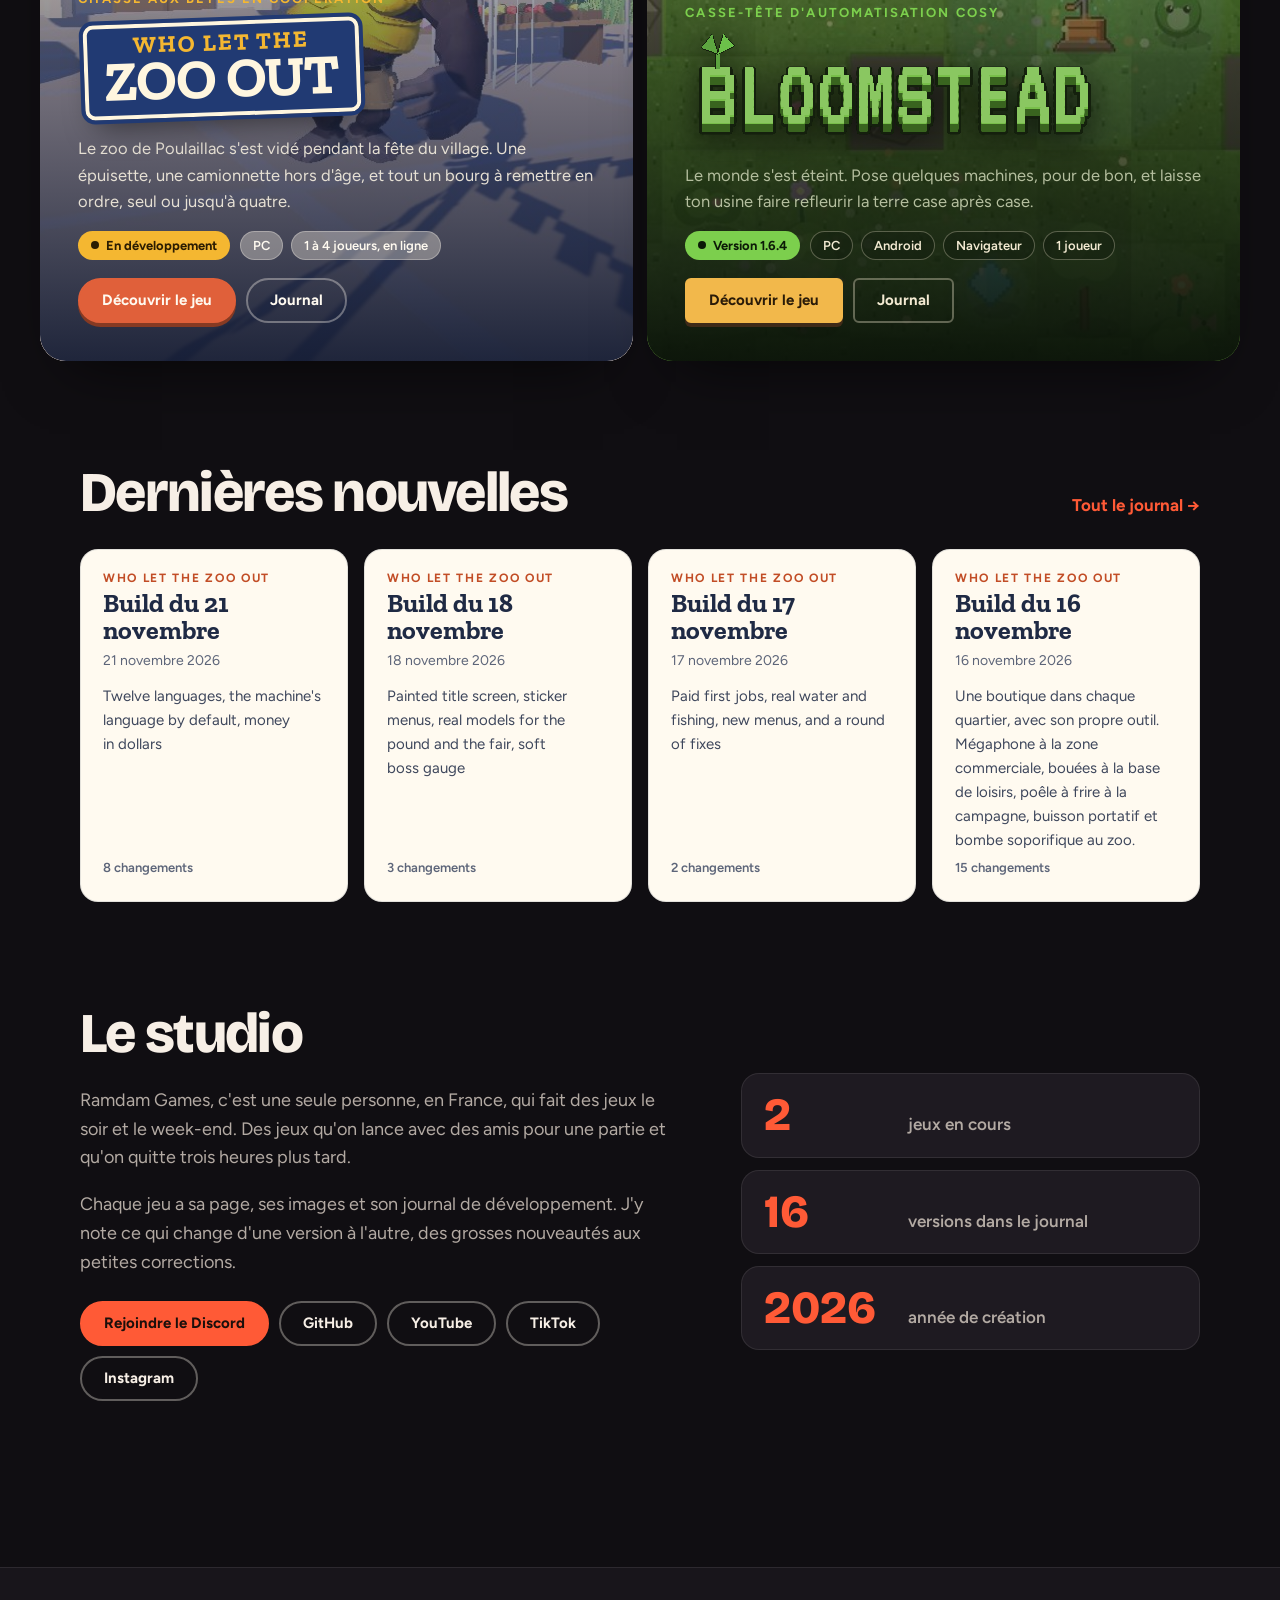
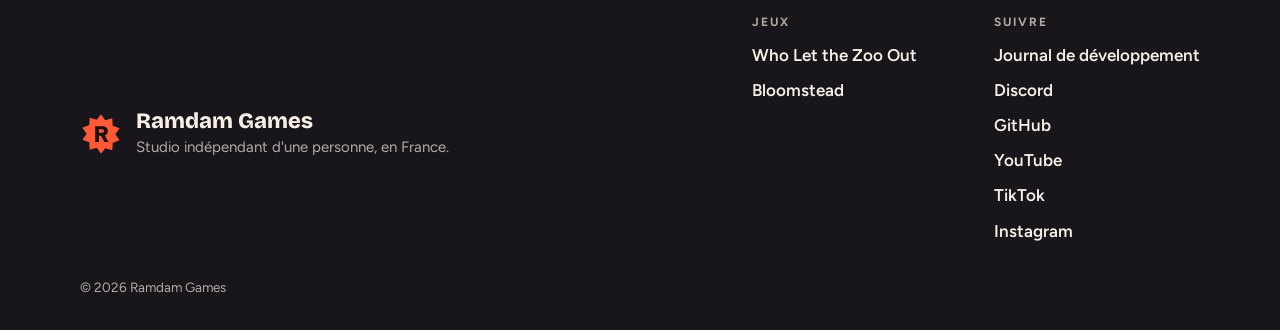
==== commit 2de3db18: "Journal updated from the game repositories" ====
--- a/docs/index.html
+++ b/docs/index.html
@@ -82,7 +82,13 @@
 
 <section class="wrap block">
   <div class="block-head"><h2>Dernières nouvelles</h2><a class="more" href="journal.html">Tout le journal</a></div>
-  <div class="news"><a class="news-card t-fourriere" href="jeux/who-let-the-zoo-out/journal.html#who-let-the-zoo-out-build-du-18-novembre">
+  <div class="news"><a class="news-card t-fourriere" href="jeux/who-let-the-zoo-out/journal.html#who-let-the-zoo-out-build-du-21-novembre">
+      <span class="news-game">Who Let the Zoo Out</span>
+      <strong>Build du 21 novembre</strong>
+      <time datetime="2026-11-21">21 novembre 2026</time>
+      <p>Twelve languages, the machine&#x27;s language by default, money in dollars</p>
+      <span class="news-count">8 changements</span>
+    </a><a class="news-card t-fourriere" href="jeux/who-let-the-zoo-out/journal.html#who-let-the-zoo-out-build-du-18-novembre">
       <span class="news-game">Who Let the Zoo Out</span>
       <strong>Build du 18 novembre</strong>
       <time datetime="2026-11-18">18 novembre 2026</time>
@@ -100,12 +106,6 @@
       <time datetime="2026-11-16">16 novembre 2026</time>
       <p>Une boutique dans chaque quartier, avec son propre outil. Mégaphone à la zone commerciale, bouées à la base de loisirs, poêle à frire à la campagne, buisson portatif et bombe soporifique au zoo.</p>
       <span class="news-count">15 changements</span>
-    </a><a class="news-card t-fourriere" href="jeux/who-let-the-zoo-out/journal.html#who-let-the-zoo-out-build-du-15-novembre">
-      <span class="news-game">Who Let the Zoo Out</span>
-      <strong>Build du 15 novembre</strong>
-      <time datetime="2026-11-15">15 novembre 2026</time>
-      <p>Premier prototype jouable en coopération en ligne.</p>
-      <span class="news-count">11 changements</span>
     </a></div>
 </section>
 
@@ -117,7 +117,7 @@
   </div>
   <dl class="studio-facts">
     <div><dt>2</dt><dd>jeux en cours</dd></div>
-    <div><dt>15</dt><dd>versions dans le journal</dd></div>
+    <div><dt>16</dt><dd>versions dans le journal</dd></div>
     <div><dt>2026</dt><dd>année de création</dd></div>
   </dl>
 </section>
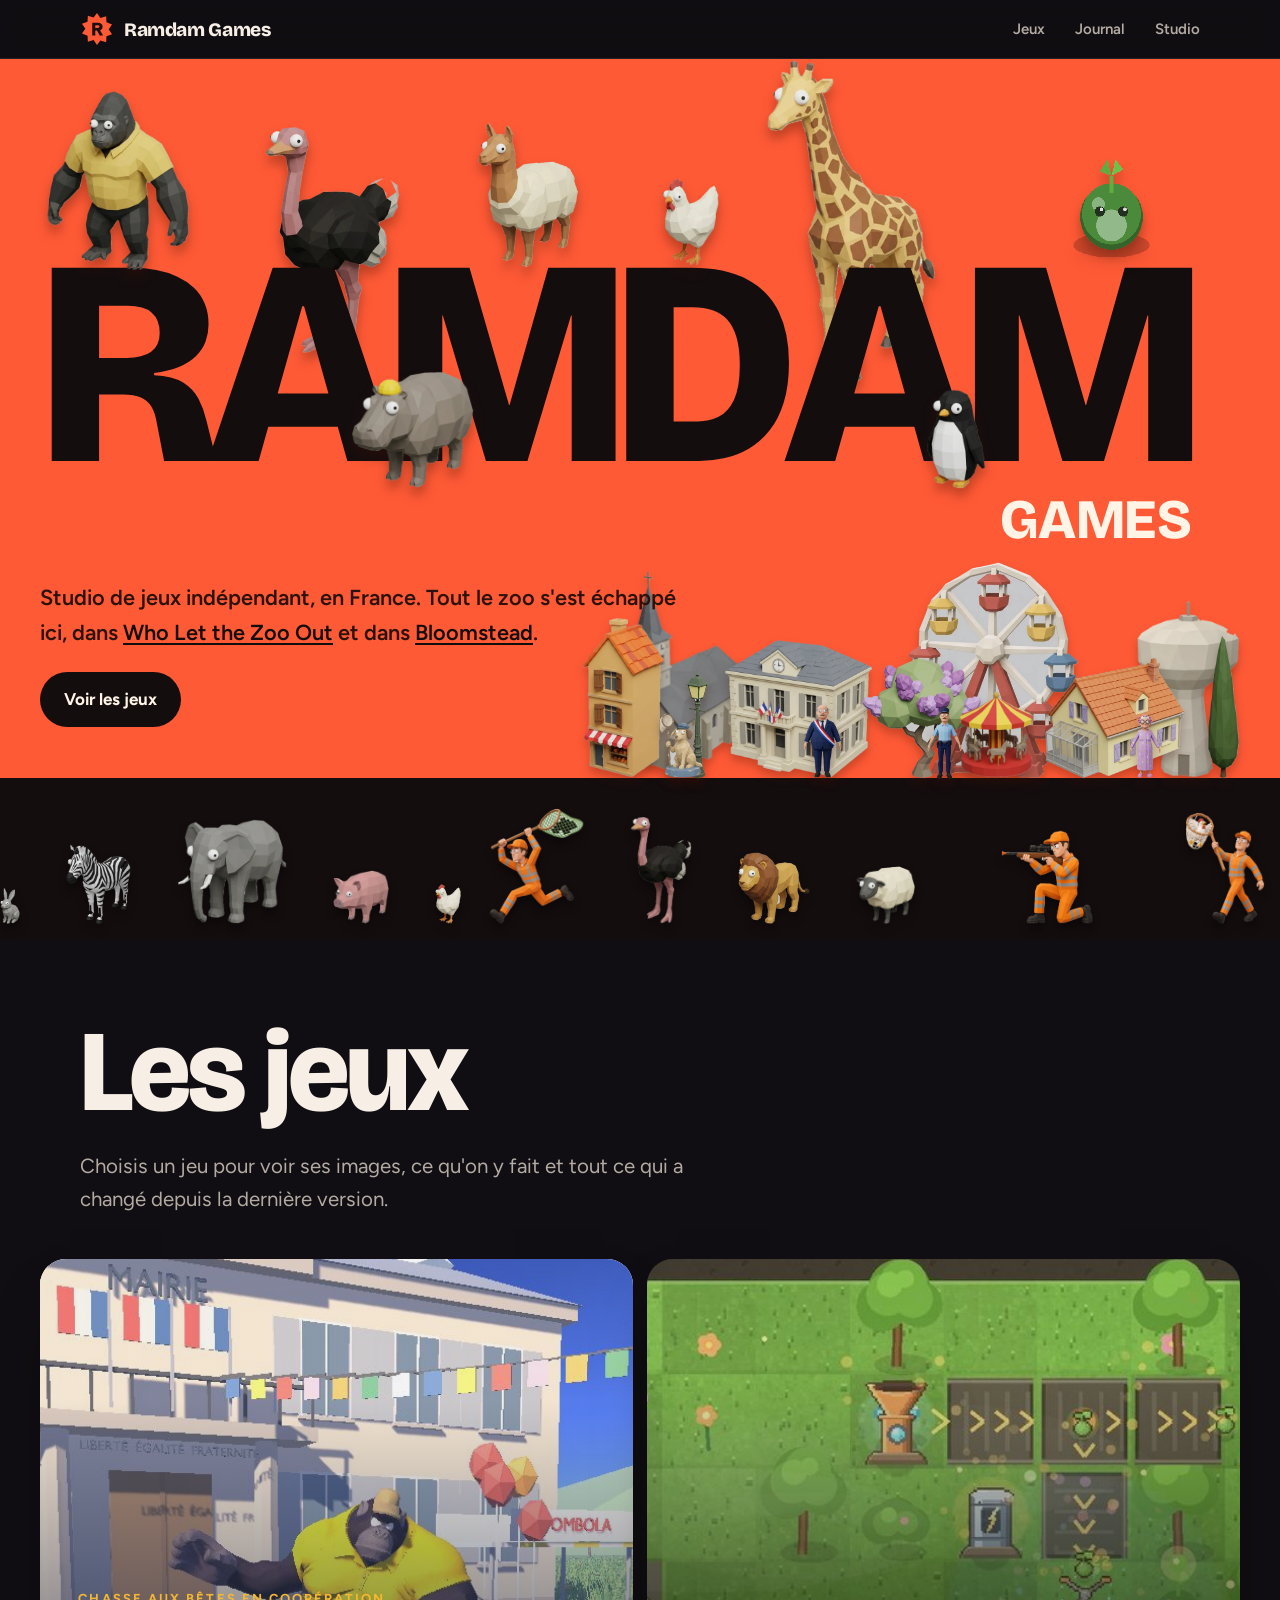
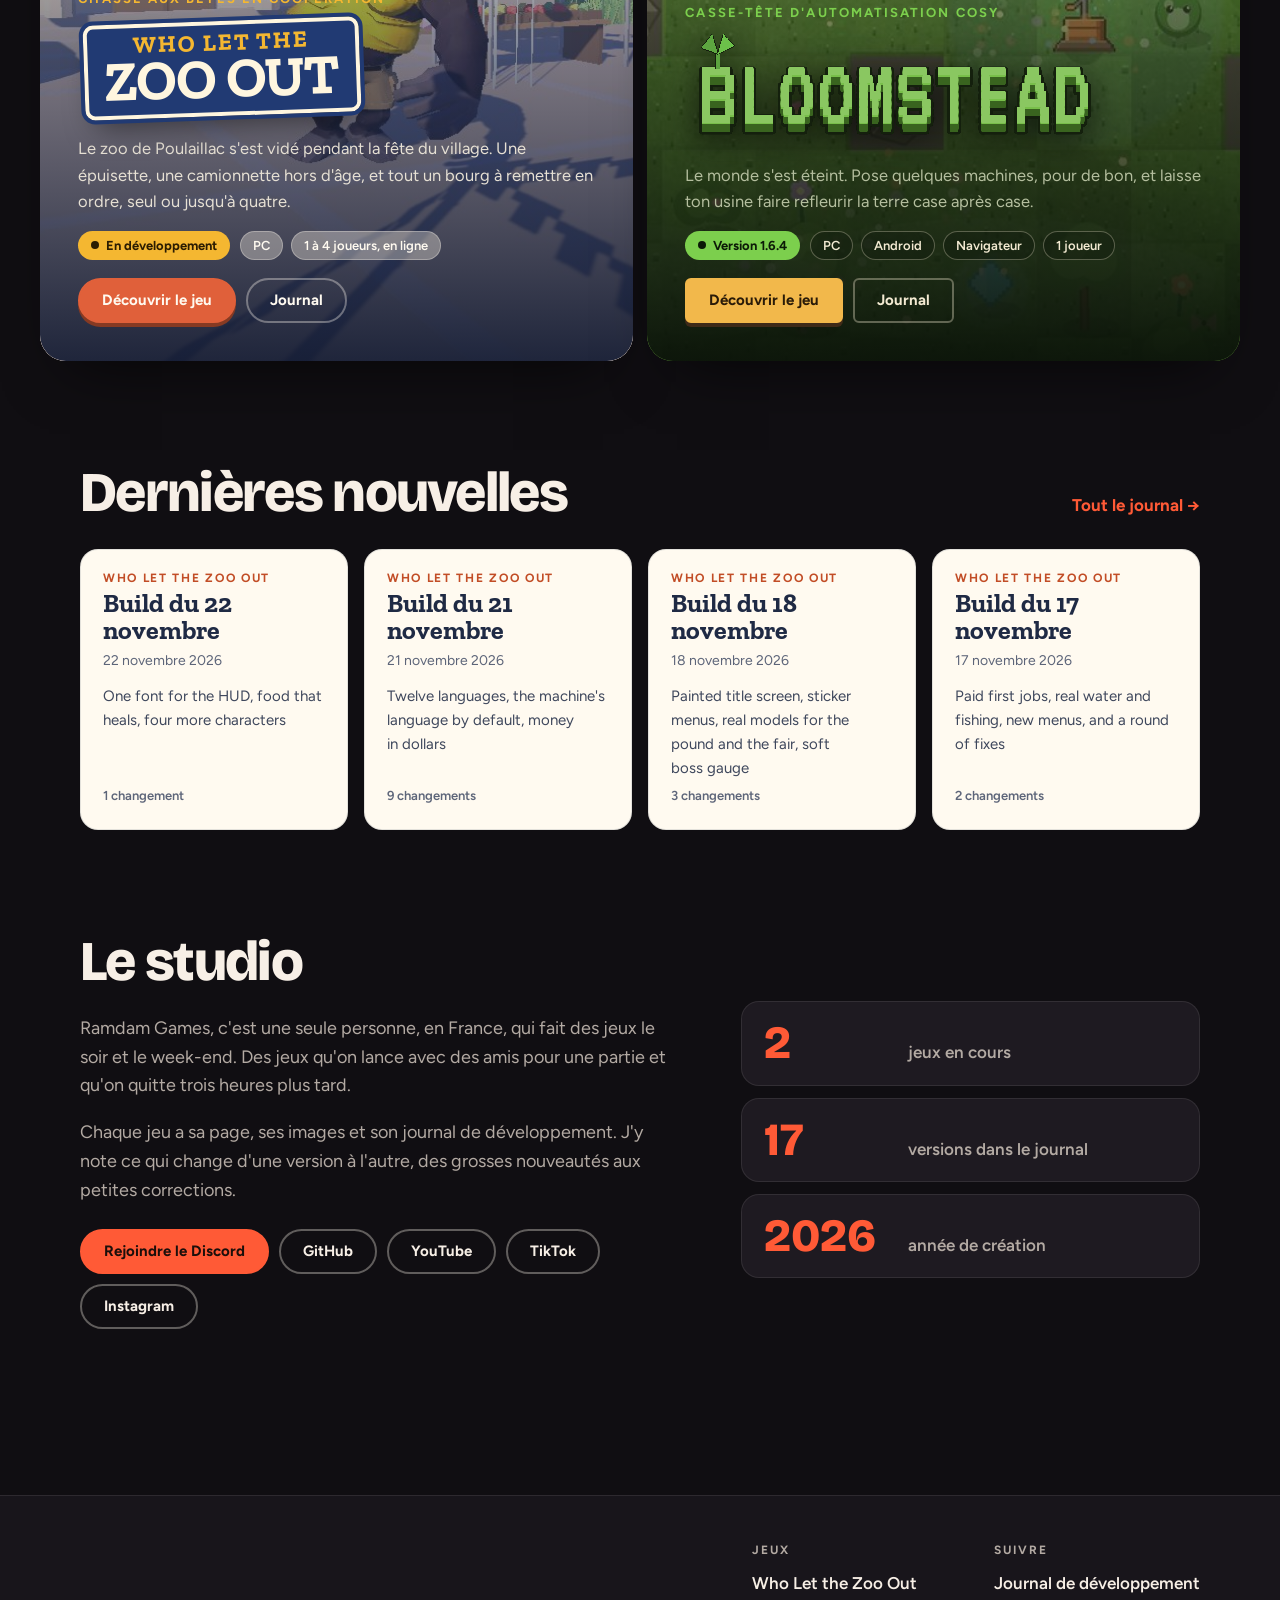
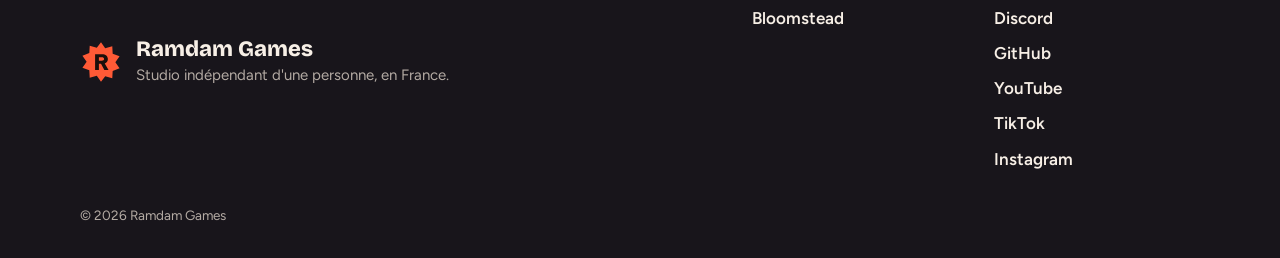
==== commit d4977e5d: "Journal updated from the game repositories" ====
--- a/docs/index.html
+++ b/docs/index.html
@@ -82,12 +82,18 @@
 
 <section class="wrap block">
   <div class="block-head"><h2>Dernières nouvelles</h2><a class="more" href="journal.html">Tout le journal</a></div>
-  <div class="news"><a class="news-card t-fourriere" href="jeux/who-let-the-zoo-out/journal.html#who-let-the-zoo-out-build-du-21-novembre">
+  <div class="news"><a class="news-card t-fourriere" href="jeux/who-let-the-zoo-out/journal.html#who-let-the-zoo-out-build-du-22-novembre">
+      <span class="news-game">Who Let the Zoo Out</span>
+      <strong>Build du 22 novembre</strong>
+      <time datetime="2026-11-22">22 novembre 2026</time>
+      <p>One font for the HUD, food that heals, four more characters</p>
+      <span class="news-count">1 changement</span>
+    </a><a class="news-card t-fourriere" href="jeux/who-let-the-zoo-out/journal.html#who-let-the-zoo-out-build-du-21-novembre">
       <span class="news-game">Who Let the Zoo Out</span>
       <strong>Build du 21 novembre</strong>
       <time datetime="2026-11-21">21 novembre 2026</time>
       <p>Twelve languages, the machine&#x27;s language by default, money in dollars</p>
-      <span class="news-count">8 changements</span>
+      <span class="news-count">9 changements</span>
     </a><a class="news-card t-fourriere" href="jeux/who-let-the-zoo-out/journal.html#who-let-the-zoo-out-build-du-18-novembre">
       <span class="news-game">Who Let the Zoo Out</span>
       <strong>Build du 18 novembre</strong>
@@ -100,12 +106,6 @@
       <time datetime="2026-11-17">17 novembre 2026</time>
       <p>Paid first jobs, real water and fishing, new menus, and a round of fixes</p>
       <span class="news-count">2 changements</span>
-    </a><a class="news-card t-fourriere" href="jeux/who-let-the-zoo-out/journal.html#who-let-the-zoo-out-build-du-16-novembre">
-      <span class="news-game">Who Let the Zoo Out</span>
-      <strong>Build du 16 novembre</strong>
-      <time datetime="2026-11-16">16 novembre 2026</time>
-      <p>Une boutique dans chaque quartier, avec son propre outil. Mégaphone à la zone commerciale, bouées à la base de loisirs, poêle à frire à la campagne, buisson portatif et bombe soporifique au zoo.</p>
-      <span class="news-count">15 changements</span>
     </a></div>
 </section>
 
@@ -117,7 +117,7 @@
   </div>
   <dl class="studio-facts">
     <div><dt>2</dt><dd>jeux en cours</dd></div>
-    <div><dt>16</dt><dd>versions dans le journal</dd></div>
+    <div><dt>17</dt><dd>versions dans le journal</dd></div>
     <div><dt>2026</dt><dd>année de création</dd></div>
   </dl>
 </section>
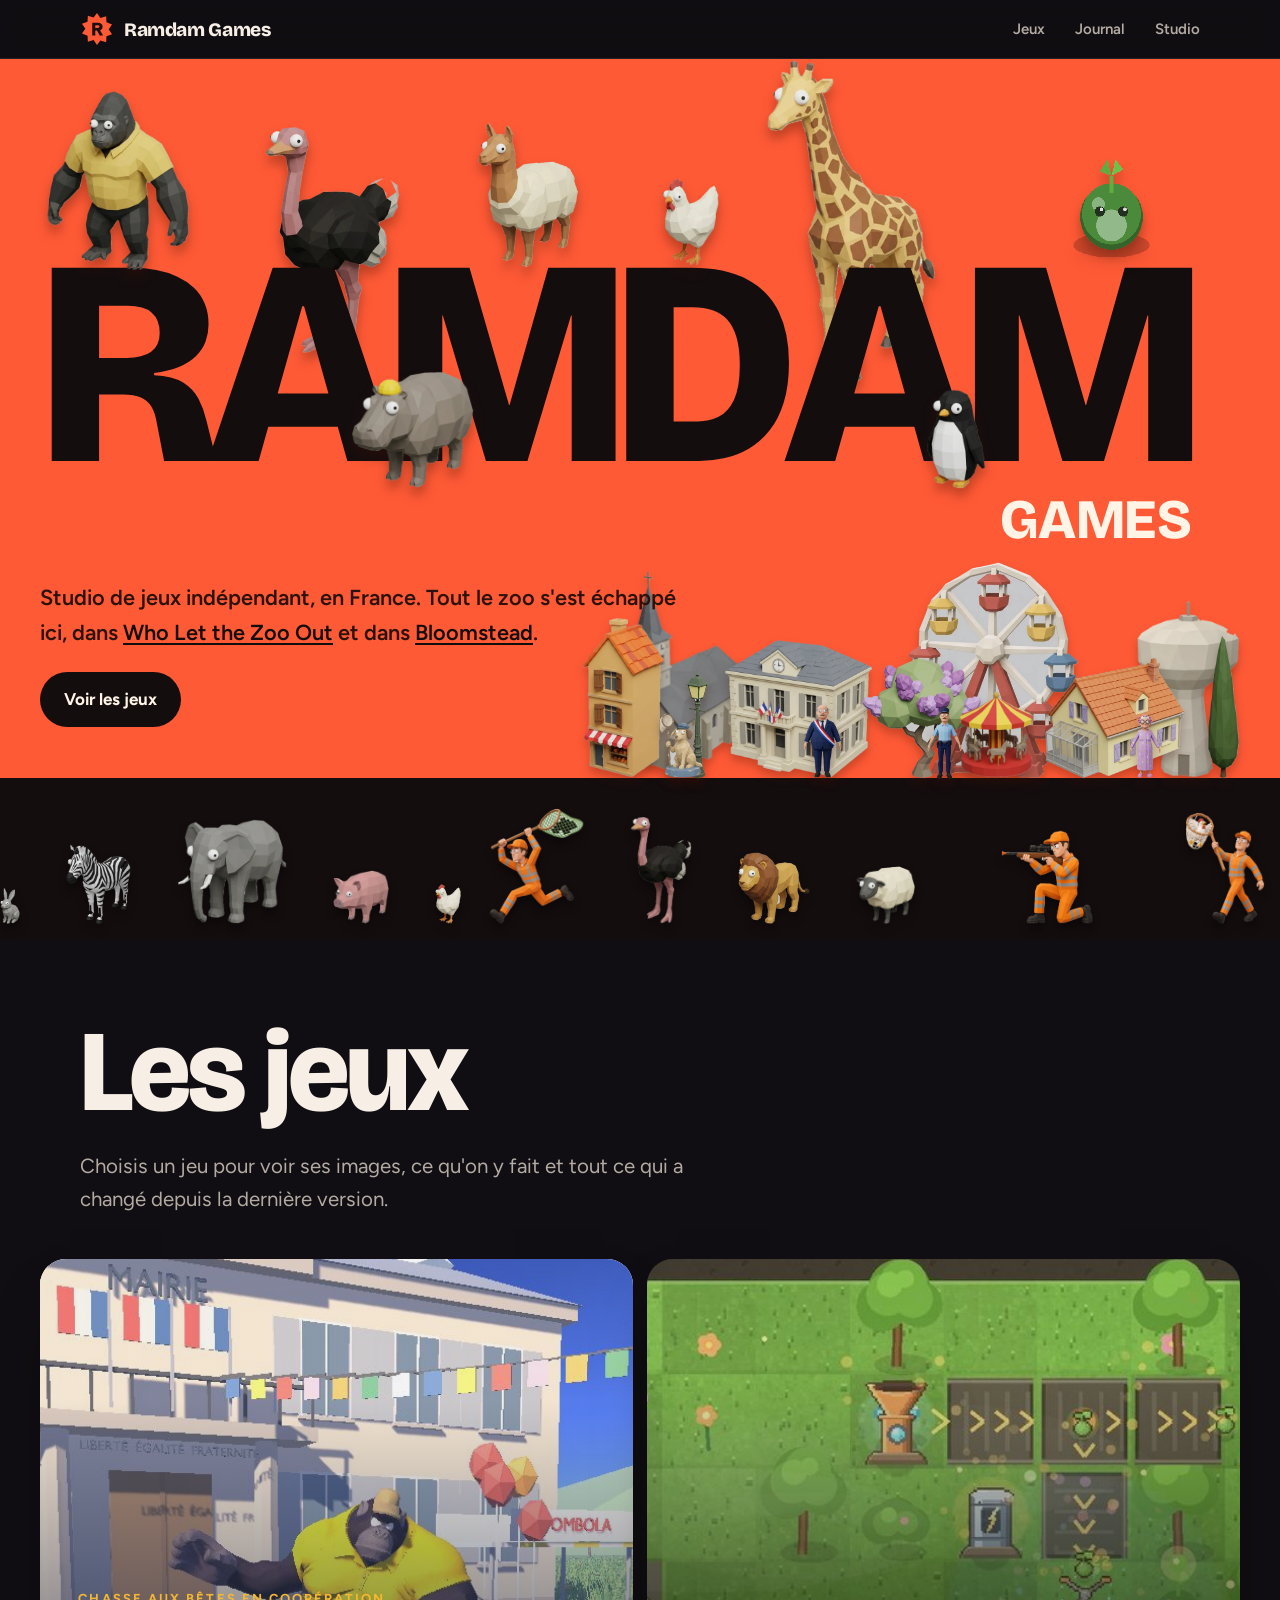
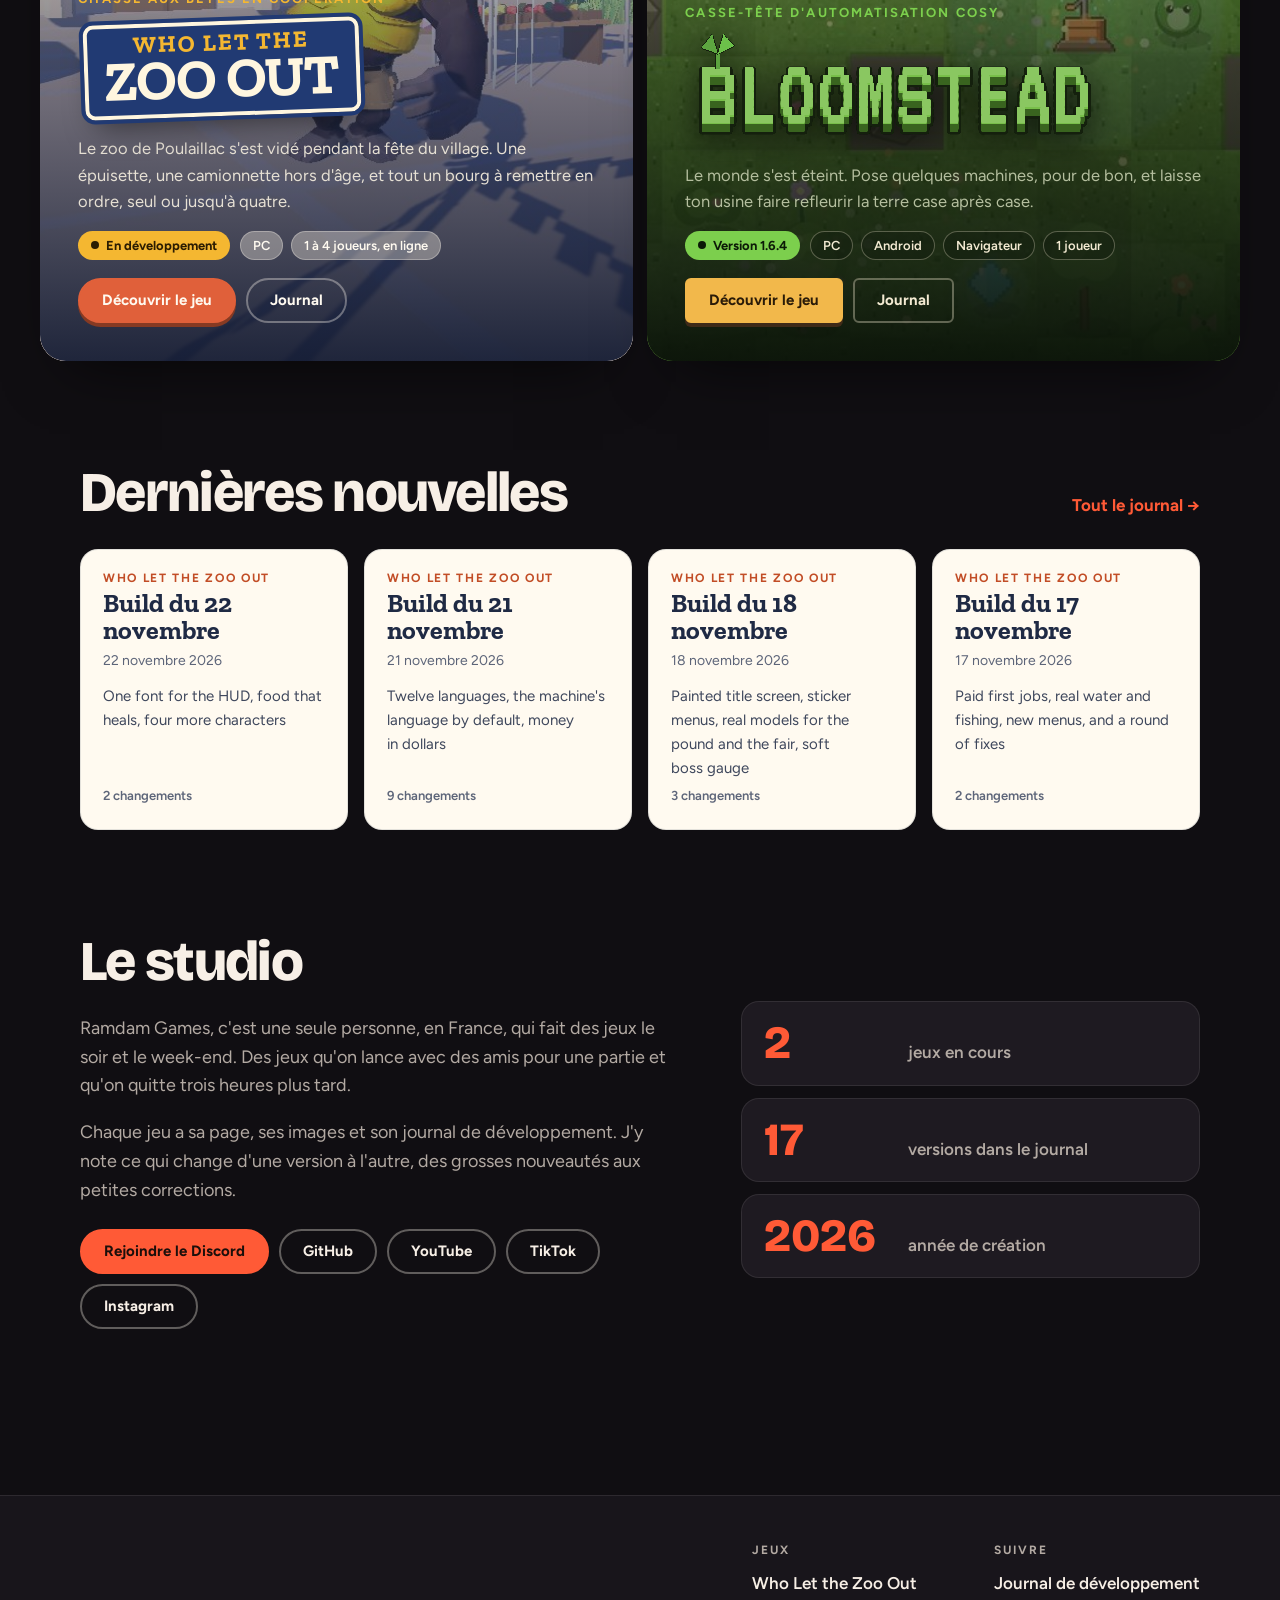
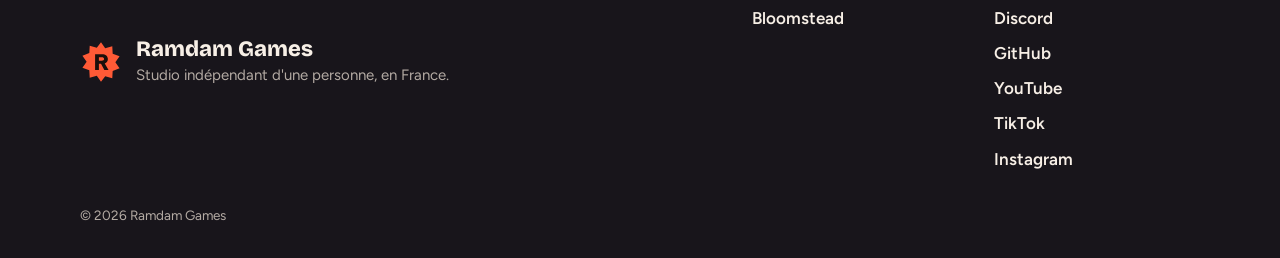
==== commit 9da6624f: "Journal updated from the game repositories" ====
--- a/docs/index.html
+++ b/docs/index.html
@@ -87,7 +87,7 @@
       <strong>Build du 22 novembre</strong>
       <time datetime="2026-11-22">22 novembre 2026</time>
       <p>One font for the HUD, food that heals, four more characters</p>
-      <span class="news-count">1 changement</span>
+      <span class="news-count">2 changements</span>
     </a><a class="news-card t-fourriere" href="jeux/who-let-the-zoo-out/journal.html#who-let-the-zoo-out-build-du-21-novembre">
       <span class="news-game">Who Let the Zoo Out</span>
       <strong>Build du 21 novembre</strong>
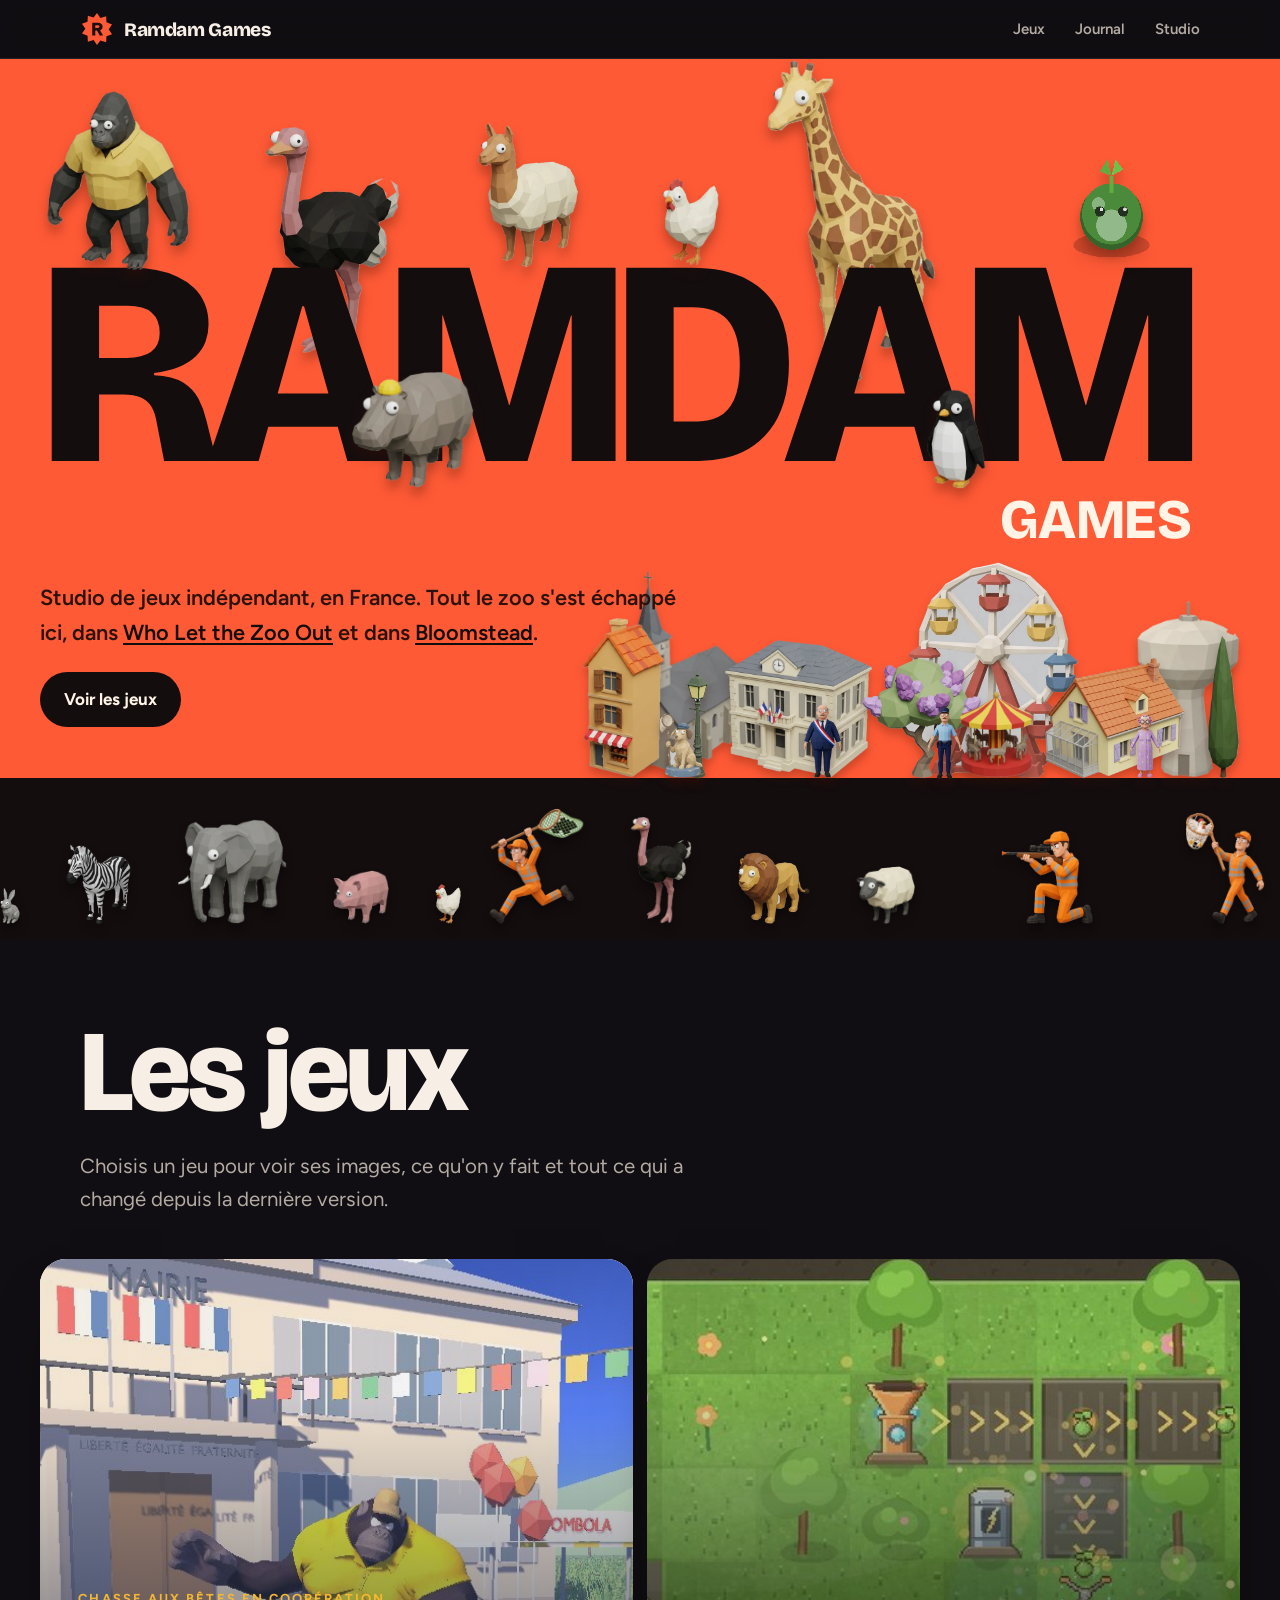
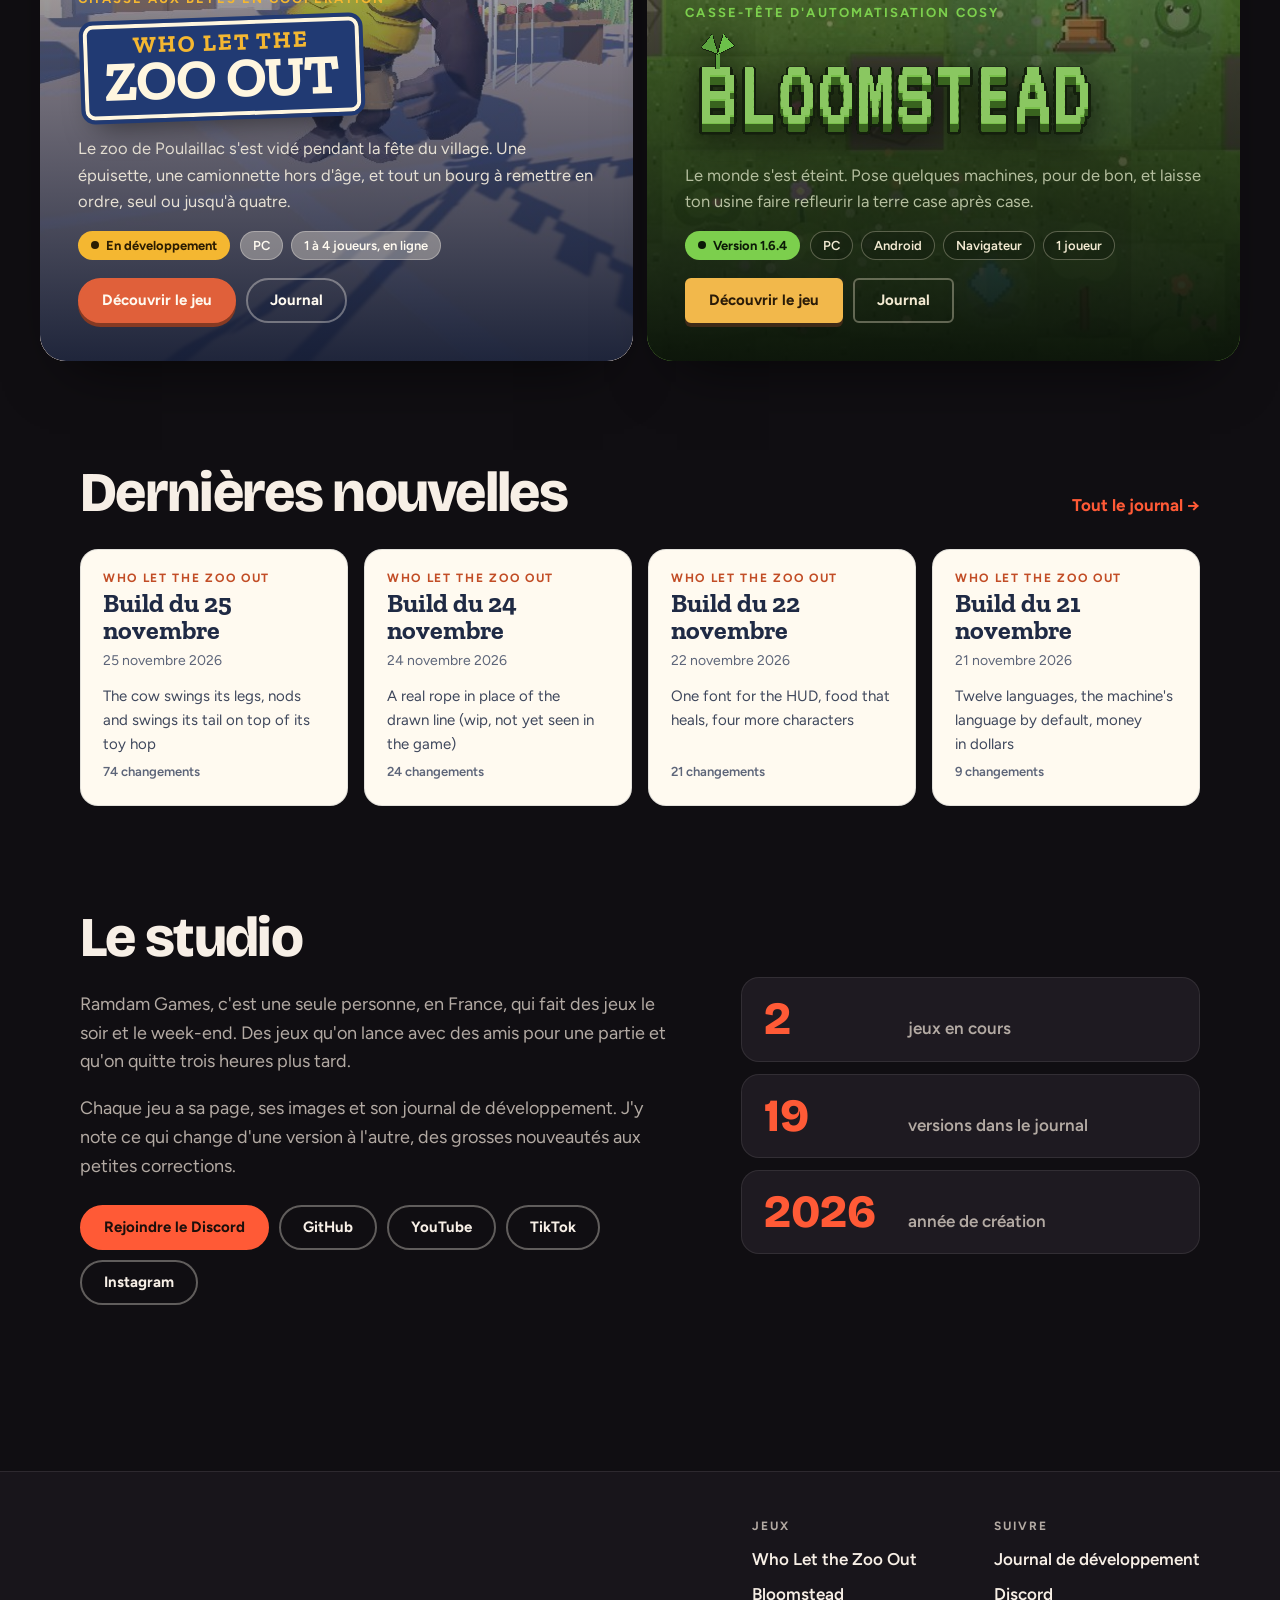
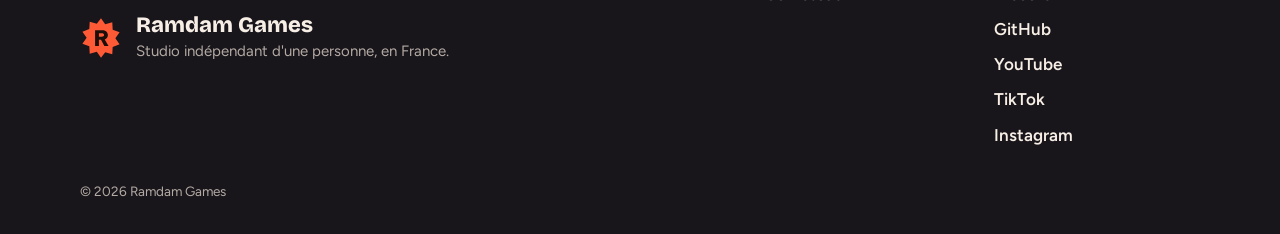
==== commit 4def1165: "Journal updated from the game repositories" ====
--- a/docs/index.html
+++ b/docs/index.html
@@ -82,30 +82,30 @@
 
 <section class="wrap block">
   <div class="block-head"><h2>Dernières nouvelles</h2><a class="more" href="journal.html">Tout le journal</a></div>
-  <div class="news"><a class="news-card t-fourriere" href="jeux/who-let-the-zoo-out/journal.html#who-let-the-zoo-out-build-du-22-novembre">
+  <div class="news"><a class="news-card t-fourriere" href="jeux/who-let-the-zoo-out/journal.html#who-let-the-zoo-out-build-du-25-novembre">
+      <span class="news-game">Who Let the Zoo Out</span>
+      <strong>Build du 25 novembre</strong>
+      <time datetime="2026-11-25">25 novembre 2026</time>
+      <p>The cow swings its legs, nods and swings its tail on top of its toy hop</p>
+      <span class="news-count">74 changements</span>
+    </a><a class="news-card t-fourriere" href="jeux/who-let-the-zoo-out/journal.html#who-let-the-zoo-out-build-du-24-novembre">
+      <span class="news-game">Who Let the Zoo Out</span>
+      <strong>Build du 24 novembre</strong>
+      <time datetime="2026-11-24">24 novembre 2026</time>
+      <p>A real rope in place of the drawn line (wip, not yet seen in the game)</p>
+      <span class="news-count">24 changements</span>
+    </a><a class="news-card t-fourriere" href="jeux/who-let-the-zoo-out/journal.html#who-let-the-zoo-out-build-du-22-novembre">
       <span class="news-game">Who Let the Zoo Out</span>
       <strong>Build du 22 novembre</strong>
       <time datetime="2026-11-22">22 novembre 2026</time>
       <p>One font for the HUD, food that heals, four more characters</p>
-      <span class="news-count">2 changements</span>
+      <span class="news-count">21 changements</span>
     </a><a class="news-card t-fourriere" href="jeux/who-let-the-zoo-out/journal.html#who-let-the-zoo-out-build-du-21-novembre">
       <span class="news-game">Who Let the Zoo Out</span>
       <strong>Build du 21 novembre</strong>
       <time datetime="2026-11-21">21 novembre 2026</time>
       <p>Twelve languages, the machine&#x27;s language by default, money in dollars</p>
       <span class="news-count">9 changements</span>
-    </a><a class="news-card t-fourriere" href="jeux/who-let-the-zoo-out/journal.html#who-let-the-zoo-out-build-du-18-novembre">
-      <span class="news-game">Who Let the Zoo Out</span>
-      <strong>Build du 18 novembre</strong>
-      <time datetime="2026-11-18">18 novembre 2026</time>
-      <p>Painted title screen, sticker menus, real models for the pound and the fair, soft boss gauge</p>
-      <span class="news-count">3 changements</span>
-    </a><a class="news-card t-fourriere" href="jeux/who-let-the-zoo-out/journal.html#who-let-the-zoo-out-build-du-17-novembre">
-      <span class="news-game">Who Let the Zoo Out</span>
-      <strong>Build du 17 novembre</strong>
-      <time datetime="2026-11-17">17 novembre 2026</time>
-      <p>Paid first jobs, real water and fishing, new menus, and a round of fixes</p>
-      <span class="news-count">2 changements</span>
     </a></div>
 </section>
 
@@ -117,7 +117,7 @@
   </div>
   <dl class="studio-facts">
     <div><dt>2</dt><dd>jeux en cours</dd></div>
-    <div><dt>17</dt><dd>versions dans le journal</dd></div>
+    <div><dt>19</dt><dd>versions dans le journal</dd></div>
     <div><dt>2026</dt><dd>année de création</dd></div>
   </dl>
 </section>
